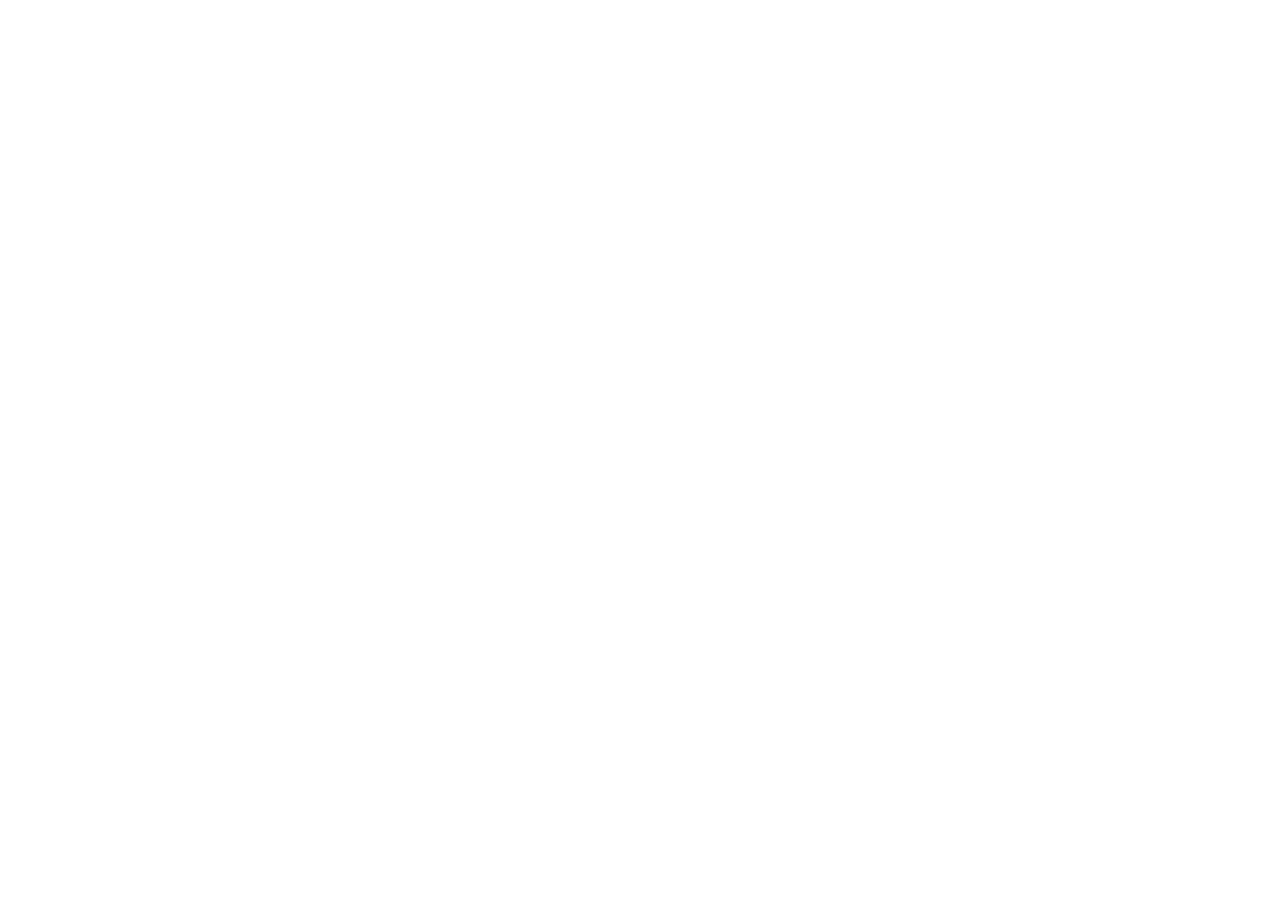
==== index.html @ 5ceb6f79 "init project" ====
<!DOCTYPE html>
<html lang="en">

<head>
    <meta charset="UTF-8">
    <meta name="viewport" content="width=device-width, initial-scale=1.0">
    <title>Document</title>
</head>

<body>

</body>

</html>
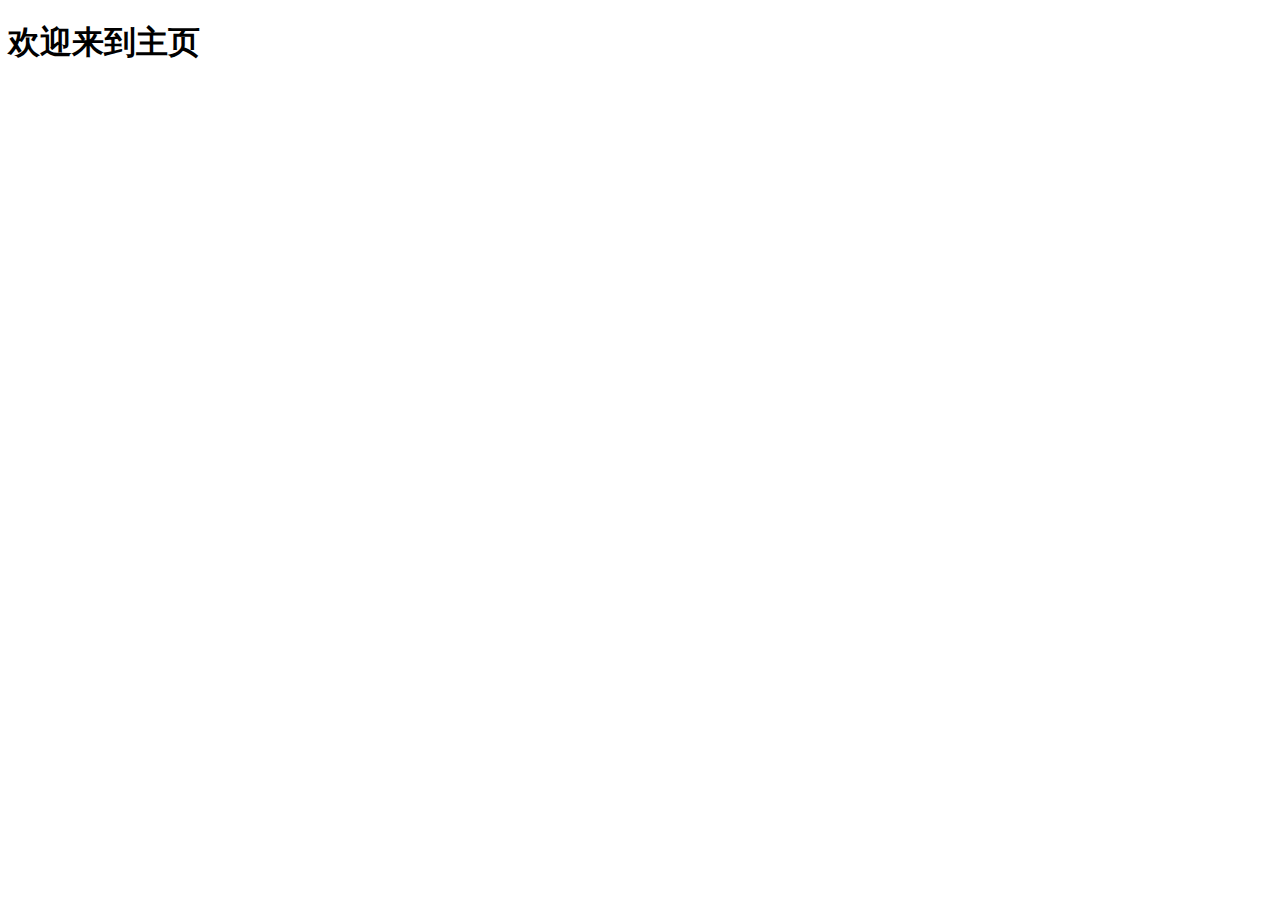
==== commit de157111: "登录和注册功能完成" ====
--- a/index.html
+++ b/index.html
@@ -8,7 +8,7 @@
 </head>
 
 <body>
-
+    <h1>欢迎来到主页</h1>
 </body>
 
 </html>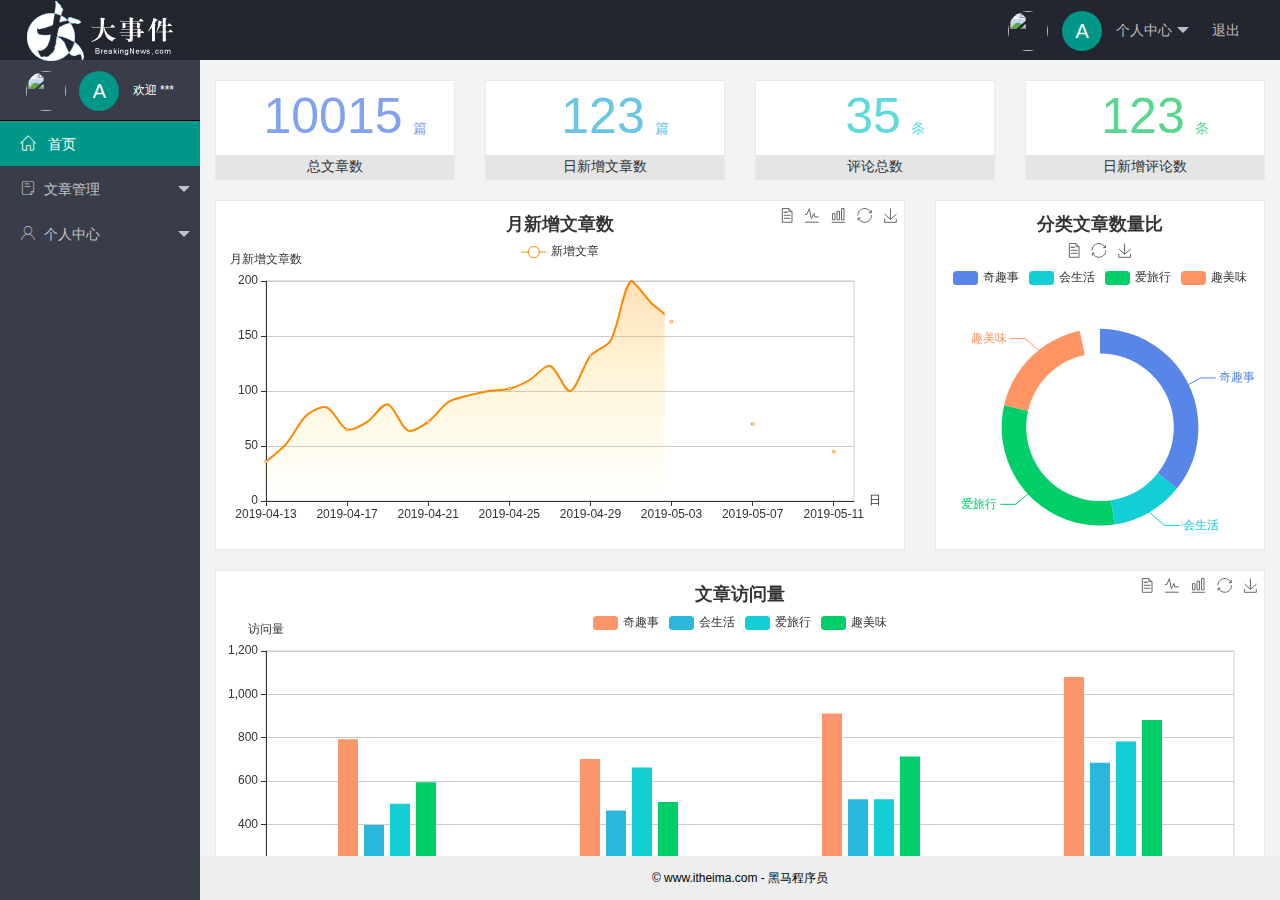
==== commit ea6a5701: "完成了主页的首页" ====
--- a/index.html
+++ b/index.html
@@ -1,14 +1,121 @@
 <!DOCTYPE html>
-<html lang="en">
+<html>
 
 <head>
-    <meta charset="UTF-8">
-    <meta name="viewport" content="width=device-width, initial-scale=1.0">
-    <title>Document</title>
+    <meta charset="utf-8">
+    <meta name="viewport" content="width=device-width, initial-scale=1, maximum-scale=1">
+    <title>大事件主页</title>
+    <!-- 引入layui.css 样式 -->
+    <link rel="stylesheet" href="/assets/lib/layui/css/layui.css">
+    <!-- 引入第三方 字体图标库 -->
+    <link rel="stylesheet" href="/assets/fonts/iconfont.css">
+    <!-- 引入首页样式 -->
+    <link rel="stylesheet" href="/assets/css/index.css">
 </head>
 
-<body>
-    <h1>欢迎来到主页</h1>
+<body class="layui-layout-body">
+    <div class="layui-layout layui-layout-admin">
+        <div class="layui-header">
+            <div class="layui-logo">
+                <img src="/assets/images/logo.png" alt="">
+            </div>
+            <!-- 头部区域（可配合layui已有的水平导航） -->
+            <ul class="layui-nav layui-layout-right">
+                <li class="layui-nav-item">
+                    <a href="javascript:;" class=userinfo>
+                        <img src="http://t.cn/RCzsdCq" class="layui-nav-img">
+                        <span class="user-avatar">A</span> 个人中心
+                    </a>
+                    <dl class="layui-nav-child">
+                        <dd><a href="">基本资料</a></dd>
+                        <dd>
+                            <a href="">更换头像</a>
+                        </dd>
+                        <dd>
+                            <a href="">重置密码</a>
+                        </dd>
+                    </dl>
+                </li>
+                <li class="layui-nav-item">
+                    <a href="">退出</a>
+                </li>
+            </ul>
+        </div>
+
+        <div class="layui-side layui-bg-black">
+            <div class="layui-side-scroll">
+                <div class=userinfo>
+                    <img src="http://t.cn/RCzsdCq" class="layui-nav-img">
+                    <span class="user-avatar">A</span>
+                    <span id="welcome">欢迎 ***</span>
+                </div>
+                <!-- 左侧导航区域（可配合layui已有的垂直导航） -->
+                <!-- lay-shrink="all 可以收缩全部兄弟菜单子菜单 -->
+                <ul class="layui-nav layui-nav-tree" lay-shrink="all">
+                    <li class="layui-nav-item layui-this">
+                        </span>
+                        <a href="/home/dashboard.html" target="fm">
+                            <span class="iconfont icon-home"></span> 首页
+                        </a>
+                    </li>
+                    <li class="layui-nav-item">
+                        <a class="" href="javascript:;">
+                            <span class="iconfont icon-16"></span>文章管理</a>
+                        <dl class="layui-nav-child">
+                            <dd>
+                                <a href="javascript:;">
+                                    <i class="layui-icon layui-icon-app"></i> 文章类别</a>
+                            </dd>
+                            <dd>
+                                <a href="javascript:;">
+                                    <i class="layui-icon layui-icon-app"></i> 文章列表</a>
+                            </dd>
+                            <dd>
+                                <a href="javascript:;">
+                                    <i class="layui-icon layui-icon-app"></i> 文章发布</a>
+                            </dd>
+                        </dl>
+                    </li>
+                    <li class="layui-nav-item">
+                        <a href="javascript:;">
+                            <span class="iconfont icon-user"></span>个人中心</a>
+                        <dl class="layui-nav-child">
+                            <dd>
+                                <a href="javascript:;">
+                                    <i class="layui-icon layui-icon-app"></i> 基本资料</a>
+                            </dd>
+                            <dd>
+                                <a href="javascript:;">
+                                    <i class="layui-icon layui-icon-app"></i> 更换头像</a>
+                            </dd>
+                            <dd>
+                                <a href="javascript:;">
+                                    <i class="layui-icon layui-icon-app"></i> 重置密码</a>
+                            </dd>
+                        </dl>
+                    </li>
+                </ul>
+            </div>
+        </div>
+
+        <div class="layui-body">
+            <!-- 内容主体区域 -->
+            <iframe name="fm" src="/home/dashboard.html" frameborder="0"></iframe>
+        </div>
+
+        <div class="layui-footer">
+            <!-- 底部固定区域 -->
+            © www.itheima.com - 黑马程序员
+        </div>
+    </div>
+    <!-- 引入layui.all.js文件 -->
+    <script src="/assets/lib/layui/layui.all.js"></script>
+    <!-- 引入jquery.js文件 -->
+    <script src="/assets/lib/jquery.js"></script>
+    <!-- 引入自己封装的baseAPI.js文件 -->
+    <script src="/assets/js/baseAPI.js"></script>
+    <!-- 引入本网页的js文件 -->
+    <script src="/assets/js/index.js"></script>
 </body>
 
 </html>--- a/assets/lib/layui/css/layui.css
+++ b/assets/lib/layui/css/layui.css
@@ -0,0 +1,2 @@
+/** layui-v2.5.5 MIT License By https://www.layui.com */
+ .layui-inline,img{display:inline-block;vertical-align:middle}h1,h2,h3,h4,h5,h6{font-weight:400}.layui-edge,.layui-header,.layui-inline,.layui-main{position:relative}.layui-body,.layui-edge,.layui-elip{overflow:hidden}.layui-btn,.layui-edge,.layui-inline,img{vertical-align:middle}.layui-btn,.layui-disabled,.layui-icon,.layui-unselect{-moz-user-select:none;-webkit-user-select:none;-ms-user-select:none}.layui-elip,.layui-form-checkbox span,.layui-form-pane .layui-form-label{text-overflow:ellipsis;white-space:nowrap}.layui-breadcrumb,.layui-tree-btnGroup{visibility:hidden}blockquote,body,button,dd,div,dl,dt,form,h1,h2,h3,h4,h5,h6,input,li,ol,p,pre,td,textarea,th,ul{margin:0;padding:0;-webkit-tap-highlight-color:rgba(0,0,0,0)}a:active,a:hover{outline:0}img{border:none}li{list-style:none}table{border-collapse:collapse;border-spacing:0}h4,h5,h6{font-size:100%}button,input,optgroup,option,select,textarea{font-family:inherit;font-size:inherit;font-style:inherit;font-weight:inherit;outline:0}pre{white-space:pre-wrap;white-space:-moz-pre-wrap;white-space:-pre-wrap;white-space:-o-pre-wrap;word-wrap:break-word}body{line-height:24px;font:14px Helvetica Neue,Helvetica,PingFang SC,Tahoma,Arial,sans-serif}hr{height:1px;margin:10px 0;border:0;clear:both}a{color:#333;text-decoration:none}a:hover{color:#777}a cite{font-style:normal;*cursor:pointer}.layui-border-box,.layui-border-box *{box-sizing:border-box}.layui-box,.layui-box *{box-sizing:content-box}.layui-clear{clear:both;*zoom:1}.layui-clear:after{content:'\20';clear:both;*zoom:1;display:block;height:0}.layui-inline{*display:inline;*zoom:1}.layui-edge{display:inline-block;width:0;height:0;border-width:6px;border-style:dashed;border-color:transparent}.layui-edge-top{top:-4px;border-bottom-color:#999;border-bottom-style:solid}.layui-edge-right{border-left-color:#999;border-left-style:solid}.layui-edge-bottom{top:2px;border-top-color:#999;border-top-style:solid}.layui-edge-left{border-right-color:#999;border-right-style:solid}.layui-disabled,.layui-disabled:hover{color:#d2d2d2!important;cursor:not-allowed!important}.layui-circle{border-radius:100%}.layui-show{display:block!important}.layui-hide{display:none!important}@font-face{font-family:layui-icon;src:url(../font/iconfont.eot?v=250);src:url(../font/iconfont.eot?v=250#iefix) format('embedded-opentype'),url(../font/iconfont.woff2?v=250) format('woff2'),url(../font/iconfont.woff?v=250) format('woff'),url(../font/iconfont.ttf?v=250) format('truetype'),url(../font/iconfont.svg?v=250#layui-icon) format('svg')}.layui-icon{font-family:layui-icon!important;font-size:16px;font-style:normal;-webkit-font-smoothing:antialiased;-moz-osx-font-smoothing:grayscale}.layui-icon-reply-fill:before{content:"\e611"}.layui-icon-set-fill:before{content:"\e614"}.layui-icon-menu-fill:before{content:"\e60f"}.layui-icon-search:before{content:"\e615"}.layui-icon-share:before{content:"\e641"}.layui-icon-set-sm:before{content:"\e620"}.layui-icon-engine:before{content:"\e628"}.layui-icon-close:before{content:"\1006"}.layui-icon-close-fill:before{content:"\1007"}.layui-icon-chart-screen:before{content:"\e629"}.layui-icon-star:before{content:"\e600"}.layui-icon-circle-dot:before{content:"\e617"}.layui-icon-chat:before{content:"\e606"}.layui-icon-release:before{content:"\e609"}.layui-icon-list:before{content:"\e60a"}.layui-icon-chart:before{content:"\e62c"}.layui-icon-ok-circle:before{content:"\1005"}.layui-icon-layim-theme:before{content:"\e61b"}.layui-icon-table:before{content:"\e62d"}.layui-icon-right:before{content:"\e602"}.layui-icon-left:before{content:"\e603"}.layui-icon-cart-simple:before{content:"\e698"}.layui-icon-face-cry:before{content:"\e69c"}.layui-icon-face-smile:before{content:"\e6af"}.layui-icon-survey:before{content:"\e6b2"}.layui-icon-tree:before{content:"\e62e"}.layui-icon-upload-circle:before{content:"\e62f"}.layui-icon-add-circle:before{content:"\e61f"}.layui-icon-download-circle:before{content:"\e601"}.layui-icon-templeate-1:before{content:"\e630"}.layui-icon-util:before{content:"\e631"}.layui-icon-face-surprised:before{content:"\e664"}.layui-icon-edit:before{content:"\e642"}.layui-icon-speaker:before{content:"\e645"}.layui-icon-down:before{content:"\e61a"}.layui-icon-file:before{content:"\e621"}.layui-icon-layouts:before{content:"\e632"}.layui-icon-rate-half:before{content:"\e6c9"}.layui-icon-add-circle-fine:before{content:"\e608"}.layui-icon-prev-circle:before{content:"\e633"}.layui-icon-read:before{content:"\e705"}.layui-icon-404:before{content:"\e61c"}.layui-icon-carousel:before{content:"\e634"}.layui-icon-help:before{content:"\e607"}.layui-icon-code-circle:before{content:"\e635"}.layui-icon-water:before{content:"\e636"}.layui-icon-username:before{content:"\e66f"}.layui-icon-find-fill:before{content:"\e670"}.layui-icon-about:before{content:"\e60b"}.layui-icon-location:before{content:"\e715"}.layui-icon-up:before{content:"\e619"}.layui-icon-pause:before{content:"\e651"}.layui-icon-date:before{content:"\e637"}.layui-icon-layim-uploadfile:before{content:"\e61d"}.layui-icon-delete:before{content:"\e640"}.layui-icon-play:before{content:"\e652"}.layui-icon-top:before{content:"\e604"}.layui-icon-friends:before{content:"\e612"}.layui-icon-refresh-3:before{content:"\e9aa"}.layui-icon-ok:before{content:"\e605"}.layui-icon-layer:before{content:"\e638"}.layui-icon-face-smile-fine:before{content:"\e60c"}.layui-icon-dollar:before{content:"\e659"}.layui-icon-group:before{content:"\e613"}.layui-icon-layim-download:before{content:"\e61e"}.layui-icon-picture-fine:before{content:"\e60d"}.layui-icon-link:before{content:"\e64c"}.layui-icon-diamond:before{content:"\e735"}.layui-icon-log:before{content:"\e60e"}.layui-icon-rate-solid:before{content:"\e67a"}.layui-icon-fonts-del:before{content:"\e64f"}.layui-icon-unlink:before{content:"\e64d"}.layui-icon-fonts-clear:before{content:"\e639"}.layui-icon-triangle-r:before{content:"\e623"}.layui-icon-circle:before{content:"\e63f"}.layui-icon-radio:before{content:"\e643"}.layui-icon-align-center:before{content:"\e647"}.layui-icon-align-right:before{content:"\e648"}.layui-icon-align-left:before{content:"\e649"}.layui-icon-loading-1:before{content:"\e63e"}.layui-icon-return:before{content:"\e65c"}.layui-icon-fonts-strong:before{content:"\e62b"}.layui-icon-upload:before{content:"\e67c"}.layui-icon-dialogue:before{content:"\e63a"}.layui-icon-video:before{content:"\e6ed"}.layui-icon-headset:before{content:"\e6fc"}.layui-icon-cellphone-fine:before{content:"\e63b"}.layui-icon-add-1:before{content:"\e654"}.layui-icon-face-smile-b:before{content:"\e650"}.layui-icon-fonts-html:before{content:"\e64b"}.layui-icon-form:before{content:"\e63c"}.layui-icon-cart:before{content:"\e657"}.layui-icon-camera-fill:before{content:"\e65d"}.layui-icon-tabs:before{content:"\e62a"}.layui-icon-fonts-code:before{content:"\e64e"}.layui-icon-fire:before{content:"\e756"}.layui-icon-set:before{content:"\e716"}.layui-icon-fonts-u:before{content:"\e646"}.layui-icon-triangle-d:before{content:"\e625"}.layui-icon-tips:before{content:"\e702"}.layui-icon-picture:before{content:"\e64a"}.layui-icon-more-vertical:before{content:"\e671"}.layui-icon-flag:before{content:"\e66c"}.layui-icon-loading:before{content:"\e63d"}.layui-icon-fonts-i:before{content:"\e644"}.layui-icon-refresh-1:before{content:"\e666"}.layui-icon-rmb:before{content:"\e65e"}.layui-icon-home:before{content:"\e68e"}.layui-icon-user:before{content:"\e770"}.layui-icon-notice:before{content:"\e667"}.layui-icon-login-weibo:before{content:"\e675"}.layui-icon-voice:before{content:"\e688"}.layui-icon-upload-drag:before{content:"\e681"}.layui-icon-login-qq:before{content:"\e676"}.layui-icon-snowflake:before{content:"\e6b1"}.layui-icon-file-b:before{content:"\e655"}.layui-icon-template:before{content:"\e663"}.layui-icon-auz:before{content:"\e672"}.layui-icon-console:before{content:"\e665"}.layui-icon-app:before{content:"\e653"}.layui-icon-prev:before{content:"\e65a"}.layui-icon-website:before{content:"\e7ae"}.layui-icon-next:before{content:"\e65b"}.layui-icon-component:before{content:"\e857"}.layui-icon-more:before{content:"\e65f"}.layui-icon-login-wechat:before{content:"\e677"}.layui-icon-shrink-right:before{content:"\e668"}.layui-icon-spread-left:before{content:"\e66b"}.layui-icon-camera:before{content:"\e660"}.layui-icon-note:before{content:"\e66e"}.layui-icon-refresh:before{content:"\e669"}.layui-icon-female:before{content:"\e661"}.layui-icon-male:before{content:"\e662"}.layui-icon-password:before{content:"\e673"}.layui-icon-senior:before{content:"\e674"}.layui-icon-theme:before{content:"\e66a"}.layui-icon-tread:before{content:"\e6c5"}.layui-icon-praise:before{content:"\e6c6"}.layui-icon-star-fill:before{content:"\e658"}.layui-icon-rate:before{content:"\e67b"}.layui-icon-template-1:before{content:"\e656"}.layui-icon-vercode:before{content:"\e679"}.layui-icon-cellphone:before{content:"\e678"}.layui-icon-screen-full:before{content:"\e622"}.layui-icon-screen-restore:before{content:"\e758"}.layui-icon-cols:before{content:"\e610"}.layui-icon-export:before{content:"\e67d"}.layui-icon-print:before{content:"\e66d"}.layui-icon-slider:before{content:"\e714"}.layui-icon-addition:before{content:"\e624"}.layui-icon-subtraction:before{content:"\e67e"}.layui-icon-service:before{content:"\e626"}.layui-icon-transfer:before{content:"\e691"}.layui-main{width:1140px;margin:0 auto}.layui-header{z-index:1000;height:60px}.layui-header a:hover{transition:all .5s;-webkit-transition:all .5s}.layui-side{position:fixed;left:0;top:0;bottom:0;z-index:999;width:200px;overflow-x:hidden}.layui-side-scroll{position:relative;width:220px;height:100%;overflow-x:hidden}.layui-body{position:absolute;left:200px;right:0;top:0;bottom:0;z-index:998;width:auto;overflow-y:auto;box-sizing:border-box}.layui-layout-body{overflow:hidden}.layui-layout-admin .layui-header{background-color:#23262E}.layui-layout-admin .layui-side{top:60px;width:200px;overflow-x:hidden}.layui-layout-admin .layui-body{position:fixed;top:60px;bottom:44px}.layui-layout-admin .layui-main{width:auto;margin:0 15px}.layui-layout-admin .layui-footer{position:fixed;left:200px;right:0;bottom:0;height:44px;line-height:44px;padding:0 15px;background-color:#eee}.layui-layout-admin .layui-logo{position:absolute;left:0;top:0;width:200px;height:100%;line-height:60px;text-align:center;color:#009688;font-size:16px}.layui-layout-admin .layui-header .layui-nav{background:0 0}.layui-layout-left{position:absolute!important;left:200px;top:0}.layui-layout-right{position:absolute!important;right:0;top:0}.layui-container{position:relative;margin:0 auto;padding:0 15px;box-sizing:border-box}.layui-fluid{position:relative;margin:0 auto;padding:0 15px}.layui-row:after,.layui-row:before{content:'';display:block;clear:both}.layui-col-lg1,.layui-col-lg10,.layui-col-lg11,.layui-col-lg12,.layui-col-lg2,.layui-col-lg3,.layui-col-lg4,.layui-col-lg5,.layui-col-lg6,.layui-col-lg7,.layui-col-lg8,.layui-col-lg9,.layui-col-md1,.layui-col-md10,.layui-col-md11,.layui-col-md12,.layui-col-md2,.layui-col-md3,.layui-col-md4,.layui-col-md5,.layui-col-md6,.layui-col-md7,.layui-col-md8,.layui-col-md9,.layui-col-sm1,.layui-col-sm10,.layui-col-sm11,.layui-col-sm12,.layui-col-sm2,.layui-col-sm3,.layui-col-sm4,.layui-col-sm5,.layui-col-sm6,.layui-col-sm7,.layui-col-sm8,.layui-col-sm9,.layui-col-xs1,.layui-col-xs10,.layui-col-xs11,.layui-col-xs12,.layui-col-xs2,.layui-col-xs3,.layui-col-xs4,.layui-col-xs5,.layui-col-xs6,.layui-col-xs7,.layui-col-xs8,.layui-col-xs9{position:relative;display:block;box-sizing:border-box}.layui-col-xs1,.layui-col-xs10,.layui-col-xs11,.layui-col-xs12,.layui-col-xs2,.layui-col-xs3,.layui-col-xs4,.layui-col-xs5,.layui-col-xs6,.layui-col-xs7,.layui-col-xs8,.layui-col-xs9{float:left}.layui-col-xs1{width:8.33333333%}.layui-col-xs2{width:16.66666667%}.layui-col-xs3{width:25%}.layui-col-xs4{width:33.33333333%}.layui-col-xs5{width:41.66666667%}.layui-col-xs6{width:50%}.layui-col-xs7{width:58.33333333%}.layui-col-xs8{width:66.66666667%}.layui-col-xs9{width:75%}.layui-col-xs10{width:83.33333333%}.layui-col-xs11{width:91.66666667%}.layui-col-xs12{width:100%}.layui-col-xs-offset1{margin-left:8.33333333%}.layui-col-xs-offset2{margin-left:16.66666667%}.layui-col-xs-offset3{margin-left:25%}.layui-col-xs-offset4{margin-left:33.33333333%}.layui-col-xs-offset5{margin-left:41.66666667%}.layui-col-xs-offset6{margin-left:50%}.layui-col-xs-offset7{margin-left:58.33333333%}.layui-col-xs-offset8{margin-left:66.66666667%}.layui-col-xs-offset9{margin-left:75%}.layui-col-xs-offset10{margin-left:83.33333333%}.layui-col-xs-offset11{margin-left:91.66666667%}.layui-col-xs-offset12{margin-left:100%}@media screen and (max-width:768px){.layui-hide-xs{display:none!important}.layui-show-xs-block{display:block!important}.layui-show-xs-inline{display:inline!important}.layui-show-xs-inline-block{display:inline-block!important}}@media screen and (min-width:768px){.layui-container{width:750px}.layui-hide-sm{display:none!important}.layui-show-sm-block{display:block!important}.layui-show-sm-inline{display:inline!important}.layui-show-sm-inline-block{display:inline-block!important}.layui-col-sm1,.layui-col-sm10,.layui-col-sm11,.layui-col-sm12,.layui-col-sm2,.layui-col-sm3,.layui-col-sm4,.layui-col-sm5,.layui-col-sm6,.layui-col-sm7,.layui-col-sm8,.layui-col-sm9{float:left}.layui-col-sm1{width:8.33333333%}.layui-col-sm2{width:16.66666667%}.layui-col-sm3{width:25%}.layui-col-sm4{width:33.33333333%}.layui-col-sm5{width:41.66666667%}.layui-col-sm6{width:50%}.layui-col-sm7{width:58.33333333%}.layui-col-sm8{width:66.66666667%}.layui-col-sm9{width:75%}.layui-col-sm10{width:83.33333333%}.layui-col-sm11{width:91.66666667%}.layui-col-sm12{width:100%}.layui-col-sm-offset1{margin-left:8.33333333%}.layui-col-sm-offset2{margin-left:16.66666667%}.layui-col-sm-offset3{margin-left:25%}.layui-col-sm-offset4{margin-left:33.33333333%}.layui-col-sm-offset5{margin-left:41.66666667%}.layui-col-sm-offset6{margin-left:50%}.layui-col-sm-offset7{margin-left:58.33333333%}.layui-col-sm-offset8{margin-left:66.66666667%}.layui-col-sm-offset9{margin-left:75%}.layui-col-sm-offset10{margin-left:83.33333333%}.layui-col-sm-offset11{margin-left:91.66666667%}.layui-col-sm-offset12{margin-left:100%}}@media screen and (min-width:992px){.layui-container{width:970px}.layui-hide-md{display:none!important}.layui-show-md-block{display:block!important}.layui-show-md-inline{display:inline!important}.layui-show-md-inline-block{display:inline-block!important}.layui-col-md1,.layui-col-md10,.layui-col-md11,.layui-col-md12,.layui-col-md2,.layui-col-md3,.layui-col-md4,.layui-col-md5,.layui-col-md6,.layui-col-md7,.layui-col-md8,.layui-col-md9{float:left}.layui-col-md1{width:8.33333333%}.layui-col-md2{width:16.66666667%}.layui-col-md3{width:25%}.layui-col-md4{width:33.33333333%}.layui-col-md5{width:41.66666667%}.layui-col-md6{width:50%}.layui-col-md7{width:58.33333333%}.layui-col-md8{width:66.66666667%}.layui-col-md9{width:75%}.layui-col-md10{width:83.33333333%}.layui-col-md11{width:91.66666667%}.layui-col-md12{width:100%}.layui-col-md-offset1{margin-left:8.33333333%}.layui-col-md-offset2{margin-left:16.66666667%}.layui-col-md-offset3{margin-left:25%}.layui-col-md-offset4{margin-left:33.33333333%}.layui-col-md-offset5{margin-left:41.66666667%}.layui-col-md-offset6{margin-left:50%}.layui-col-md-offset7{margin-left:58.33333333%}.layui-col-md-offset8{margin-left:66.66666667%}.layui-col-md-offset9{margin-left:75%}.layui-col-md-offset10{margin-left:83.33333333%}.layui-col-md-offset11{margin-left:91.66666667%}.layui-col-md-offset12{margin-left:100%}}@media screen and (min-width:1200px){.layui-container{width:1170px}.layui-hide-lg{display:none!important}.layui-show-lg-block{display:block!important}.layui-show-lg-inline{display:inline!important}.layui-show-lg-inline-block{display:inline-block!important}.layui-col-lg1,.layui-col-lg10,.layui-col-lg11,.layui-col-lg12,.layui-col-lg2,.layui-col-lg3,.layui-col-lg4,.layui-col-lg5,.layui-col-lg6,.layui-col-lg7,.layui-col-lg8,.layui-col-lg9{float:left}.layui-col-lg1{width:8.33333333%}.layui-col-lg2{width:16.66666667%}.layui-col-lg3{width:25%}.layui-col-lg4{width:33.33333333%}.layui-col-lg5{width:41.66666667%}.layui-col-lg6{width:50%}.layui-col-lg7{width:58.33333333%}.layui-col-lg8{width:66.66666667%}.layui-col-lg9{width:75%}.layui-col-lg10{width:83.33333333%}.layui-col-lg11{width:91.66666667%}.layui-col-lg12{width:100%}.layui-col-lg-offset1{margin-left:8.33333333%}.layui-col-lg-offset2{margin-left:16.66666667%}.layui-col-lg-offset3{margin-left:25%}.layui-col-lg-offset4{margin-left:33.33333333%}.layui-col-lg-offset5{margin-left:41.66666667%}.layui-col-lg-offset6{margin-left:50%}.layui-col-lg-offset7{margin-left:58.33333333%}.layui-col-lg-offset8{margin-left:66.66666667%}.layui-col-lg-offset9{margin-left:75%}.layui-col-lg-offset10{margin-left:83.33333333%}.layui-col-lg-offset11{margin-left:91.66666667%}.layui-col-lg-offset12{margin-left:100%}}.layui-col-space1{margin:-.5px}.layui-col-space1>*{padding:.5px}.layui-col-space3{margin:-1.5px}.layui-col-space3>*{padding:1.5px}.layui-col-space5{margin:-2.5px}.layui-col-space5>*{padding:2.5px}.layui-col-space8{margin:-3.5px}.layui-col-space8>*{padding:3.5px}.layui-col-space10{margin:-5px}.layui-col-space10>*{padding:5px}.layui-col-space12{margin:-6px}.layui-col-space12>*{padding:6px}.layui-col-space15{margin:-7.5px}.layui-col-space15>*{padding:7.5px}.layui-col-space18{margin:-9px}.layui-col-space18>*{padding:9px}.layui-col-space20{margin:-10px}.layui-col-space20>*{padding:10px}.layui-col-space22{margin:-11px}.layui-col-space22>*{padding:11px}.layui-col-space25{margin:-12.5px}.layui-col-space25>*{padding:12.5px}.layui-col-space30{margin:-15px}.layui-col-space30>*{padding:15px}.layui-btn,.layui-input,.layui-select,.layui-textarea,.layui-upload-button{outline:0;-webkit-appearance:none;transition:all .3s;-webkit-transition:all .3s;box-sizing:border-box}.layui-elem-quote{margin-bottom:10px;padding:15px;line-height:22px;border-left:5px solid #009688;border-radius:0 2px 2px 0;background-color:#f2f2f2}.layui-quote-nm{border-style:solid;border-width:1px 1px 1px 5px;background:0 0}.layui-elem-field{margin-bottom:10px;padding:0;border-width:1px;border-style:solid}.layui-elem-field legend{margin-left:20px;padding:0 10px;font-size:20px;font-weight:300}.layui-field-title{margin:10px 0 20px;border-width:1px 0 0}.layui-field-box{padding:10px 15px}.layui-field-title .layui-field-box{padding:10px 0}.layui-progress{position:relative;height:6px;border-radius:20px;background-color:#e2e2e2}.layui-progress-bar{position:absolute;left:0;top:0;width:0;max-width:100%;height:6px;border-radius:20px;text-align:right;background-color:#5FB878;transition:all .3s;-webkit-transition:all .3s}.layui-progress-big,.layui-progress-big .layui-progress-bar{height:18px;line-height:18px}.layui-progress-text{position:relative;top:-20px;line-height:18px;font-size:12px;color:#666}.layui-progress-big .layui-progress-text{position:static;padding:0 10px;color:#fff}.layui-collapse{border-width:1px;border-style:solid;border-radius:2px}.layui-colla-content,.layui-colla-item{border-top-width:1px;border-top-style:solid}.layui-colla-item:first-child{border-top:none}.layui-colla-title{position:relative;height:42px;line-height:42px;padding:0 15px 0 35px;color:#333;background-color:#f2f2f2;cursor:pointer;font-size:14px;overflow:hidden}.layui-colla-content{display:none;padding:10px 15px;line-height:22px;color:#666}.layui-colla-icon{position:absolute;left:15px;top:0;font-size:14px}.layui-card{margin-bottom:15px;border-radius:2px;background-color:#fff;box-shadow:0 1px 2px 0 rgba(0,0,0,.05)}.layui-card:last-child{margin-bottom:0}.layui-card-header{position:relative;height:42px;line-height:42px;padding:0 15px;border-bottom:1px solid #f6f6f6;color:#333;border-radius:2px 2px 0 0;font-size:14px}.layui-bg-black,.layui-bg-blue,.layui-bg-cyan,.layui-bg-green,.layui-bg-orange,.layui-bg-red{color:#fff!important}.layui-card-body{position:relative;padding:10px 15px;line-height:24px}.layui-card-body[pad15]{padding:15px}.layui-card-body[pad20]{padding:20px}.layui-card-body .layui-table{margin:5px 0}.layui-card .layui-tab{margin:0}.layui-panel-window{position:relative;padding:15px;border-radius:0;border-top:5px solid #E6E6E6;background-color:#fff}.layui-auxiliar-moving{position:fixed;left:0;right:0;top:0;bottom:0;width:100%;height:100%;background:0 0;z-index:9999999999}.layui-form-label,.layui-form-mid,.layui-form-select,.layui-input-block,.layui-input-inline,.layui-textarea{position:relative}.layui-bg-red{background-color:#FF5722!important}.layui-bg-orange{background-color:#FFB800!important}.layui-bg-green{background-color:#009688!important}.layui-bg-cyan{background-color:#2F4056!important}.layui-bg-blue{background-color:#1E9FFF!important}.layui-bg-black{background-color:#393D49!important}.layui-bg-gray{background-color:#eee!important;color:#666!important}.layui-badge-rim,.layui-colla-content,.layui-colla-item,.layui-collapse,.layui-elem-field,.layui-form-pane .layui-form-item[pane],.layui-form-pane .layui-form-label,.layui-input,.layui-layedit,.layui-layedit-tool,.layui-quote-nm,.layui-select,.layui-tab-bar,.layui-tab-card,.layui-tab-title,.layui-tab-title .layui-this:after,.layui-textarea{border-color:#e6e6e6}.layui-timeline-item:before,hr{background-color:#e6e6e6}.layui-text{line-height:22px;font-size:14px;color:#666}.layui-text h1,.layui-text h2,.layui-text h3{font-weight:500;color:#333}.layui-text h1{font-size:30px}.layui-text h2{font-size:24px}.layui-text h3{font-size:18px}.layui-text a:not(.layui-btn){color:#01AAED}.layui-text a:not(.layui-btn):hover{text-decoration:underline}.layui-text ul{padding:5px 0 5px 15px}.layui-text ul li{margin-top:5px;list-style-type:disc}.layui-text em,.layui-word-aux{color:#999!important;padding:0 5px!important}.layui-btn{display:inline-block;height:38px;line-height:38px;padding:0 18px;background-color:#009688;color:#fff;white-space:nowrap;text-align:center;font-size:14px;border:none;border-radius:2px;cursor:pointer}.layui-btn:hover{opacity:.8;filter:alpha(opacity=80);color:#fff}.layui-btn:active{opacity:1;filter:alpha(opacity=100)}.layui-btn+.layui-btn{margin-left:10px}.layui-btn-container{font-size:0}.layui-btn-container .layui-btn{margin-right:10px;margin-bottom:10px}.layui-btn-container .layui-btn+.layui-btn{margin-left:0}.layui-table .layui-btn-container .layui-btn{margin-bottom:9px}.layui-btn-radius{border-radius:100px}.layui-btn .layui-icon{margin-right:3px;font-size:18px;vertical-align:bottom;vertical-align:middle\9}.layui-btn-primary{border:1px solid #C9C9C9;background-color:#fff;color:#555}.layui-btn-primary:hover{border-color:#009688;color:#333}.layui-btn-normal{background-color:#1E9FFF}.layui-btn-warm{background-color:#FFB800}.layui-btn-danger{background-color:#FF5722}.layui-btn-checked{background-color:#5FB878}.layui-btn-disabled,.layui-btn-disabled:active,.layui-btn-disabled:hover{border:1px solid #e6e6e6;background-color:#FBFBFB;color:#C9C9C9;cursor:not-allowed;opacity:1}.layui-btn-lg{height:44px;line-height:44px;padding:0 25px;font-size:16px}.layui-btn-sm{height:30px;line-height:30px;padding:0 10px;font-size:12px}.layui-btn-sm i{font-size:16px!important}.layui-btn-xs{height:22px;line-height:22px;padding:0 5px;font-size:12px}.layui-btn-xs i{font-size:14px!important}.layui-btn-group{display:inline-block;vertical-align:middle;font-size:0}.layui-btn-group .layui-btn{margin-left:0!important;margin-right:0!important;border-left:1px solid rgba(255,255,255,.5);border-radius:0}.layui-btn-group .layui-btn-primary{border-left:none}.layui-btn-group .layui-btn-primary:hover{border-color:#C9C9C9;color:#009688}.layui-btn-group .layui-btn:first-child{border-left:none;border-radius:2px 0 0 2px}.layui-btn-group .layui-btn-primary:first-child{border-left:1px solid #c9c9c9}.layui-btn-group .layui-btn:last-child{border-radius:0 2px 2px 0}.layui-btn-group .layui-btn+.layui-btn{margin-left:0}.layui-btn-group+.layui-btn-group{margin-left:10px}.layui-btn-fluid{width:100%}.layui-input,.layui-select,.layui-textarea{height:38px;line-height:1.3;line-height:38px\9;border-width:1px;border-style:solid;background-color:#fff;border-radius:2px}.layui-input::-webkit-input-placeholder,.layui-select::-webkit-input-placeholder,.layui-textarea::-webkit-input-placeholder{line-height:1.3}.layui-input,.layui-textarea{display:block;width:100%;padding-left:10px}.layui-input:hover,.layui-textarea:hover{border-color:#D2D2D2!important}.layui-input:focus,.layui-textarea:focus{border-color:#C9C9C9!important}.layui-textarea{min-height:100px;height:auto;line-height:20px;padding:6px 10px;resize:vertical}.layui-select{padding:0 10px}.layui-form input[type=checkbox],.layui-form input[type=radio],.layui-form select{display:none}.layui-form [lay-ignore]{display:initial}.layui-form-item{margin-bottom:15px;clear:both;*zoom:1}.layui-form-item:after{content:'\20';clear:both;*zoom:1;display:block;height:0}.layui-form-label{float:left;display:block;padding:9px 15px;width:80px;font-weight:400;line-height:20px;text-align:right}.layui-form-label-col{display:block;float:none;padding:9px 0;line-height:20px;text-align:left}.layui-form-item .layui-inline{margin-bottom:5px;margin-right:10px}.layui-input-block{margin-left:110px;min-height:36px}.layui-input-inline{display:inline-block;vertical-align:middle}.layui-form-item .layui-input-inline{float:left;width:190px;margin-right:10px}.layui-form-text .layui-input-inline{width:auto}.layui-form-mid{float:left;display:block;padding:9px 0!important;line-height:20px;margin-right:10px}.layui-form-danger+.layui-form-select .layui-input,.layui-form-danger:focus{border-color:#FF5722!important}.layui-form-select .layui-input{padding-right:30px;cursor:pointer}.layui-form-select .layui-edge{position:absolute;right:10px;top:50%;margin-top:-3px;cursor:pointer;border-width:6px;border-top-color:#c2c2c2;border-top-style:solid;transition:all .3s;-webkit-transition:all .3s}.layui-form-select dl{display:none;position:absolute;left:0;top:42px;padding:5px 0;z-index:899;min-width:100%;border:1px solid #d2d2d2;max-height:300px;overflow-y:auto;background-color:#fff;border-radius:2px;box-shadow:0 2px 4px rgba(0,0,0,.12);box-sizing:border-box}.layui-form-select dl dd,.layui-form-select dl dt{padding:0 10px;line-height:36px;white-space:nowrap;overflow:hidden;text-overflow:ellipsis}.layui-form-select dl dt{font-size:12px;color:#999}.layui-form-select dl dd{cursor:pointer}.layui-form-select dl dd:hover{background-color:#f2f2f2;-webkit-transition:.5s all;transition:.5s all}.layui-form-select .layui-select-group dd{padding-left:20px}.layui-form-select dl dd.layui-select-tips{padding-left:10px!important;color:#999}.layui-form-select dl dd.layui-this{background-color:#5FB878;color:#fff}.layui-form-checkbox,.layui-form-select dl dd.layui-disabled{background-color:#fff}.layui-form-selected dl{display:block}.layui-form-checkbox,.layui-form-checkbox *,.layui-form-switch{display:inline-block;vertical-align:middle}.layui-form-selected .layui-edge{margin-top:-9px;-webkit-transform:rotate(180deg);transform:rotate(180deg);margin-top:-3px\9}:root .layui-form-selected .layui-edge{margin-top:-9px\0/IE9}.layui-form-selectup dl{top:auto;bottom:42px}.layui-select-none{margin:5px 0;text-align:center;color:#999}.layui-select-disabled .layui-disabled{border-color:#eee!important}.layui-select-disabled .layui-edge{border-top-color:#d2d2d2}.layui-form-checkbox{position:relative;height:30px;line-height:30px;margin-right:10px;padding-right:30px;cursor:pointer;font-size:0;-webkit-transition:.1s linear;transition:.1s linear;box-sizing:border-box}.layui-form-checkbox span{padding:0 10px;height:100%;font-size:14px;border-radius:2px 0 0 2px;background-color:#d2d2d2;color:#fff;overflow:hidden}.layui-form-checkbox:hover span{background-color:#c2c2c2}.layui-form-checkbox i{position:absolute;right:0;top:0;width:30px;height:28px;border:1px solid #d2d2d2;border-left:none;border-radius:0 2px 2px 0;color:#fff;font-size:20px;text-align:center}.layui-form-checkbox:hover i{border-color:#c2c2c2;color:#c2c2c2}.layui-form-checked,.layui-form-checked:hover{border-color:#5FB878}.layui-form-checked span,.layui-form-checked:hover span{background-color:#5FB878}.layui-form-checked i,.layui-form-checked:hover i{color:#5FB878}.layui-form-item .layui-form-checkbox{margin-top:4px}.layui-form-checkbox[lay-skin=primary]{height:auto!important;line-height:normal!important;min-width:18px;min-height:18px;border:none!important;margin-right:0;padding-left:28px;padding-right:0;background:0 0}.layui-form-checkbox[lay-skin=primary] span{padding-left:0;padding-right:15px;line-height:18px;background:0 0;color:#666}.layui-form-checkbox[lay-skin=primary] i{right:auto;left:0;width:16px;height:16px;line-height:16px;border:1px solid #d2d2d2;font-size:12px;border-radius:2px;background-color:#fff;-webkit-transition:.1s linear;transition:.1s linear}.layui-form-checkbox[lay-skin=primary]:hover i{border-color:#5FB878;color:#fff}.layui-form-checked[lay-skin=primary] i{border-color:#5FB878!important;background-color:#5FB878;color:#fff}.layui-checkbox-disbaled[lay-skin=primary] span{background:0 0!important;color:#c2c2c2}.layui-checkbox-disbaled[lay-skin=primary]:hover i{border-color:#d2d2d2}.layui-form-item .layui-form-checkbox[lay-skin=primary]{margin-top:10px}.layui-form-switch{position:relative;height:22px;line-height:22px;min-width:35px;padding:0 5px;margin-top:8px;border:1px solid #d2d2d2;border-radius:20px;cursor:pointer;background-color:#fff;-webkit-transition:.1s linear;transition:.1s linear}.layui-form-switch i{position:absolute;left:5px;top:3px;width:16px;height:16px;border-radius:20px;background-color:#d2d2d2;-webkit-transition:.1s linear;transition:.1s linear}.layui-form-switch em{position:relative;top:0;width:25px;margin-left:21px;padding:0!important;text-align:center!important;color:#999!important;font-style:normal!important;font-size:12px}.layui-form-onswitch{border-color:#5FB878;background-color:#5FB878}.layui-checkbox-disbaled,.layui-checkbox-disbaled i{border-color:#e2e2e2!important}.layui-form-onswitch i{left:100%;margin-left:-21px;background-color:#fff}.layui-form-onswitch em{margin-left:5px;margin-right:21px;color:#fff!important}.layui-checkbox-disbaled span{background-color:#e2e2e2!important}.layui-checkbox-disbaled:hover i{color:#fff!important}[lay-radio]{display:none}.layui-form-radio,.layui-form-radio *{display:inline-block;vertical-align:middle}.layui-form-radio{line-height:28px;margin:6px 10px 0 0;padding-right:10px;cursor:pointer;font-size:0}.layui-form-radio *{font-size:14px}.layui-form-radio>i{margin-right:8px;font-size:22px;color:#c2c2c2}.layui-form-radio>i:hover,.layui-form-radioed>i{color:#5FB878}.layui-radio-disbaled>i{color:#e2e2e2!important}.layui-form-pane .layui-form-label{width:110px;padding:8px 15px;height:38px;line-height:20px;border-width:1px;border-style:solid;border-radius:2px 0 0 2px;text-align:center;background-color:#FBFBFB;overflow:hidden;box-sizing:border-box}.layui-form-pane .layui-input-inline{margin-left:-1px}.layui-form-pane .layui-input-block{margin-left:110px;left:-1px}.layui-form-pane .layui-input{border-radius:0 2px 2px 0}.layui-form-pane .layui-form-text .layui-form-label{float:none;width:100%;border-radius:2px;box-sizing:border-box;text-align:left}.layui-form-pane .layui-form-text .layui-input-inline{display:block;margin:0;top:-1px;clear:both}.layui-form-pane .layui-form-text .layui-input-block{margin:0;left:0;top:-1px}.layui-form-pane .layui-form-text .layui-textarea{min-height:100px;border-radius:0 0 2px 2px}.layui-form-pane .layui-form-checkbox{margin:4px 0 4px 10px}.layui-form-pane .layui-form-radio,.layui-form-pane .layui-form-switch{margin-top:6px;margin-left:10px}.layui-form-pane .layui-form-item[pane]{position:relative;border-width:1px;border-style:solid}.layui-form-pane .layui-form-item[pane] .layui-form-label{position:absolute;left:0;top:0;height:100%;border-width:0 1px 0 0}.layui-form-pane .layui-form-item[pane] .layui-input-inline{margin-left:110px}@media screen and (max-width:450px){.layui-form-item .layui-form-label{text-overflow:ellipsis;overflow:hidden;white-space:nowrap}.layui-form-item .layui-inline{display:block;margin-right:0;margin-bottom:20px;clear:both}.layui-form-item .layui-inline:after{content:'\20';clear:both;display:block;height:0}.layui-form-item .layui-input-inline{display:block;float:none;left:-3px;width:auto;margin:0 0 10px 112px}.layui-form-item .layui-input-inline+.layui-form-mid{margin-left:110px;top:-5px;padding:0}.layui-form-item .layui-form-checkbox{margin-right:5px;margin-bottom:5px}}.layui-layedit{border-width:1px;border-style:solid;border-radius:2px}.layui-layedit-tool{padding:3px 5px;border-bottom-width:1px;border-bottom-style:solid;font-size:0}.layedit-tool-fixed{position:fixed;top:0;border-top:1px solid #e2e2e2}.layui-layedit-tool .layedit-tool-mid,.layui-layedit-tool .layui-icon{display:inline-block;vertical-align:middle;text-align:center;font-size:14px}.layui-layedit-tool .layui-icon{position:relative;width:32px;height:30px;line-height:30px;margin:3px 5px;color:#777;cursor:pointer;border-radius:2px}.layui-layedit-tool .layui-icon:hover{color:#393D49}.layui-layedit-tool .layui-icon:active{color:#000}.layui-layedit-tool .layedit-tool-active{background-color:#e2e2e2;color:#000}.layui-layedit-tool .layui-disabled,.layui-layedit-tool .layui-disabled:hover{color:#d2d2d2;cursor:not-allowed}.layui-layedit-tool .layedit-tool-mid{width:1px;height:18px;margin:0 10px;background-color:#d2d2d2}.layedit-tool-html{width:50px!important;font-size:30px!important}.layedit-tool-b,.layedit-tool-code,.layedit-tool-help{font-size:16px!important}.layedit-tool-d,.layedit-tool-face,.layedit-tool-image,.layedit-tool-unlink{font-size:18px!important}.layedit-tool-image input{position:absolute;font-size:0;left:0;top:0;width:100%;height:100%;opacity:.01;filter:Alpha(opacity=1);cursor:pointer}.layui-layedit-iframe iframe{display:block;width:100%}#LAY_layedit_code{overflow:hidden}.layui-laypage{display:inline-block;*display:inline;*zoom:1;vertical-align:middle;margin:10px 0;font-size:0}.layui-laypage>a:first-child,.layui-laypage>a:first-child em{border-radius:2px 0 0 2px}.layui-laypage>a:last-child,.layui-laypage>a:last-child em{border-radius:0 2px 2px 0}.layui-laypage>:first-child{margin-left:0!important}.layui-laypage>:last-child{margin-right:0!important}.layui-laypage a,.layui-laypage button,.layui-laypage input,.layui-laypage select,.layui-laypage span{border:1px solid #e2e2e2}.layui-laypage a,.layui-laypage span{display:inline-block;*display:inline;*zoom:1;vertical-align:middle;padding:0 15px;height:28px;line-height:28px;margin:0 -1px 5px 0;background-color:#fff;color:#333;font-size:12px}.layui-flow-more a *,.layui-laypage input,.layui-table-view select[lay-ignore]{display:inline-block}.layui-laypage a:hover{color:#009688}.layui-laypage em{font-style:normal}.layui-laypage .layui-laypage-spr{color:#999;font-weight:700}.layui-laypage a{text-decoration:none}.layui-laypage .layui-laypage-curr{position:relative}.layui-laypage .layui-laypage-curr em{position:relative;color:#fff}.layui-laypage .layui-laypage-curr .layui-laypage-em{position:absolute;left:-1px;top:-1px;padding:1px;width:100%;height:100%;background-color:#009688}.layui-laypage-em{border-radius:2px}.layui-laypage-next em,.layui-laypage-prev em{font-family:Sim sun;font-size:16px}.layui-laypage .layui-laypage-count,.layui-laypage .layui-laypage-limits,.layui-laypage .layui-laypage-refresh,.layui-laypage .layui-laypage-skip{margin-left:10px;margin-right:10px;padding:0;border:none}.layui-laypage .layui-laypage-limits,.layui-laypage .layui-laypage-refresh{vertical-align:top}.layui-laypage .layui-laypage-refresh i{font-size:18px;cursor:pointer}.layui-laypage select{height:22px;padding:3px;border-radius:2px;cursor:pointer}.layui-laypage .layui-laypage-skip{height:30px;line-height:30px;color:#999}.layui-laypage button,.layui-laypage input{height:30px;line-height:30px;border-radius:2px;vertical-align:top;background-color:#fff;box-sizing:border-box}.layui-laypage input{width:40px;margin:0 10px;padding:0 3px;text-align:center}.layui-laypage input:focus,.layui-laypage select:focus{border-color:#009688!important}.layui-laypage button{margin-left:10px;padding:0 10px;cursor:pointer}.layui-table,.layui-table-view{margin:10px 0}.layui-flow-more{margin:10px 0;text-align:center;color:#999;font-size:14px}.layui-flow-more a{height:32px;line-height:32px}.layui-flow-more a *{vertical-align:top}.layui-flow-more a cite{padding:0 20px;border-radius:3px;background-color:#eee;color:#333;font-style:normal}.layui-flow-more a cite:hover{opacity:.8}.layui-flow-more a i{font-size:30px;color:#737383}.layui-table{width:100%;background-color:#fff;color:#666}.layui-table tr{transition:all .3s;-webkit-transition:all .3s}.layui-table th{text-align:left;font-weight:400}.layui-table tbody tr:hover,.layui-table thead tr,.layui-table-click,.layui-table-header,.layui-table-hover,.layui-table-mend,.layui-table-patch,.layui-table-tool,.layui-table-total,.layui-table-total tr,.layui-table[lay-even] tr:nth-child(even){background-color:#f2f2f2}.layui-table td,.layui-table th,.layui-table-col-set,.layui-table-fixed-r,.layui-table-grid-down,.layui-table-header,.layui-table-page,.layui-table-tips-main,.layui-table-tool,.layui-table-total,.layui-table-view,.layui-table[lay-skin=line],.layui-table[lay-skin=row]{border-width:1px;border-style:solid;border-color:#e6e6e6}.layui-table td,.layui-table th{position:relative;padding:9px 15px;min-height:20px;line-height:20px;font-size:14px}.layui-table[lay-skin=line] td,.layui-table[lay-skin=line] th{border-width:0 0 1px}.layui-table[lay-skin=row] td,.layui-table[lay-skin=row] th{border-width:0 1px 0 0}.layui-table[lay-skin=nob] td,.layui-table[lay-skin=nob] th{border:none}.layui-table img{max-width:100px}.layui-table[lay-size=lg] td,.layui-table[lay-size=lg] th{padding:15px 30px}.layui-table-view .layui-table[lay-size=lg] .layui-table-cell{height:40px;line-height:40px}.layui-table[lay-size=sm] td,.layui-table[lay-size=sm] th{font-size:12px;padding:5px 10px}.layui-table-view .layui-table[lay-size=sm] .layui-table-cell{height:20px;line-height:20px}.layui-table[lay-data]{display:none}.layui-table-box{position:relative;overflow:hidden}.layui-table-view .layui-table{position:relative;width:auto;margin:0}.layui-table-view .layui-table[lay-skin=line]{border-width:0 1px 0 0}.layui-table-view .layui-table[lay-skin=row]{border-width:0 0 1px}.layui-table-view .layui-table td,.layui-table-view .layui-table th{padding:5px 0;border-top:none;border-left:none}.layui-table-view .layui-table th.layui-unselect .layui-table-cell span{cursor:pointer}.layui-table-view .layui-table td{cursor:default}.layui-table-view .layui-table td[data-edit=text]{cursor:text}.layui-table-view .layui-form-checkbox[lay-skin=primary] i{width:18px;height:18px}.layui-table-view .layui-form-radio{line-height:0;padding:0}.layui-table-view .layui-form-radio>i{margin:0;font-size:20px}.layui-table-init{position:absolute;left:0;top:0;width:100%;height:100%;text-align:center;z-index:110}.layui-table-init .layui-icon{position:absolute;left:50%;top:50%;margin:-15px 0 0 -15px;font-size:30px;color:#c2c2c2}.layui-table-header{border-width:0 0 1px;overflow:hidden}.layui-table-header .layui-table{margin-bottom:-1px}.layui-table-tool .layui-inline[lay-event]{position:relative;width:26px;height:26px;padding:5px;line-height:16px;margin-right:10px;text-align:center;color:#333;border:1px solid #ccc;cursor:pointer;-webkit-transition:.5s all;transition:.5s all}.layui-table-tool .layui-inline[lay-event]:hover{border:1px solid #999}.layui-table-tool-temp{padding-right:120px}.layui-table-tool-self{position:absolute;right:17px;top:10px}.layui-table-tool .layui-table-tool-self .layui-inline[lay-event]{margin:0 0 0 10px}.layui-table-tool-panel{position:absolute;top:29px;left:-1px;padding:5px 0;min-width:150px;min-height:40px;border:1px solid #d2d2d2;text-align:left;overflow-y:auto;background-color:#fff;box-shadow:0 2px 4px rgba(0,0,0,.12)}.layui-table-cell,.layui-table-tool-panel li{overflow:hidden;text-overflow:ellipsis;white-space:nowrap}.layui-table-tool-panel li{padding:0 10px;line-height:30px;-webkit-transition:.5s all;transition:.5s all}.layui-table-tool-panel li .layui-form-checkbox[lay-skin=primary]{width:100%;padding-left:28px}.layui-table-tool-panel li:hover{background-color:#f2f2f2}.layui-table-tool-panel li .layui-form-checkbox[lay-skin=primary] i{position:absolute;left:0;top:0}.layui-table-tool-panel li .layui-form-checkbox[lay-skin=primary] span{padding:0}.layui-table-tool .layui-table-tool-self .layui-table-tool-panel{left:auto;right:-1px}.layui-table-col-set{position:absolute;right:0;top:0;width:20px;height:100%;border-width:0 0 0 1px;background-color:#fff}.layui-table-sort{width:10px;height:20px;margin-left:5px;cursor:pointer!important}.layui-table-sort .layui-edge{position:absolute;left:5px;border-width:5px}.layui-table-sort .layui-table-sort-asc{top:3px;border-top:none;border-bottom-style:solid;border-bottom-color:#b2b2b2}.layui-table-sort .layui-table-sort-asc:hover{border-bottom-color:#666}.layui-table-sort .layui-table-sort-desc{bottom:5px;border-bottom:none;border-top-style:solid;border-top-color:#b2b2b2}.layui-table-sort .layui-table-sort-desc:hover{border-top-color:#666}.layui-table-sort[lay-sort=asc] .layui-table-sort-asc{border-bottom-color:#000}.layui-table-sort[lay-sort=desc] .layui-table-sort-desc{border-top-color:#000}.layui-table-cell{height:28px;line-height:28px;padding:0 15px;position:relative;box-sizing:border-box}.layui-table-cell .layui-form-checkbox[lay-skin=primary]{top:-1px;padding:0}.layui-table-cell .layui-table-link{color:#01AAED}.laytable-cell-checkbox,.laytable-cell-numbers,.laytable-cell-radio,.laytable-cell-space{padding:0;text-align:center}.layui-table-body{position:relative;overflow:auto;margin-right:-1px;margin-bottom:-1px}.layui-table-body .layui-none{line-height:26px;padding:15px;text-align:center;color:#999}.layui-table-fixed{position:absolute;left:0;top:0;z-index:101}.layui-table-fixed .layui-table-body{overflow:hidden}.layui-table-fixed-l{box-shadow:0 -1px 8px rgba(0,0,0,.08)}.layui-table-fixed-r{left:auto;right:-1px;border-width:0 0 0 1px;box-shadow:-1px 0 8px rgba(0,0,0,.08)}.layui-table-fixed-r .layui-table-header{position:relative;overflow:visible}.layui-table-mend{position:absolute;right:-49px;top:0;height:100%;width:50px}.layui-table-tool{position:relative;z-index:890;width:100%;min-height:50px;line-height:30px;padding:10px 15px;border-width:0 0 1px}.layui-table-tool .layui-btn-container{margin-bottom:-10px}.layui-table-page,.layui-table-total{border-width:1px 0 0;margin-bottom:-1px;overflow:hidden}.layui-table-page{position:relative;width:100%;padding:7px 7px 0;height:41px;font-size:12px;white-space:nowrap}.layui-table-page>div{height:26px}.layui-table-page .layui-laypage{margin:0}.layui-table-page .layui-laypage a,.layui-table-page .layui-laypage span{height:26px;line-height:26px;margin-bottom:10px;border:none;background:0 0}.layui-table-page .layui-laypage a,.layui-table-page .layui-laypage span.layui-laypage-curr{padding:0 12px}.layui-table-page .layui-laypage span{margin-left:0;padding:0}.layui-table-page .layui-laypage .layui-laypage-prev{margin-left:-7px!important}.layui-table-page .layui-laypage .layui-laypage-curr .layui-laypage-em{left:0;top:0;padding:0}.layui-table-page .layui-laypage button,.layui-table-page .layui-laypage input{height:26px;line-height:26px}.layui-table-page .layui-laypage input{width:40px}.layui-table-page .layui-laypage button{padding:0 10px}.layui-table-page select{height:18px}.layui-table-patch .layui-table-cell{padding:0;width:30px}.layui-table-edit{position:absolute;left:0;top:0;width:100%;height:100%;padding:0 14px 1px;border-radius:0;box-shadow:1px 1px 20px rgba(0,0,0,.15)}.layui-table-edit:focus{border-color:#5FB878!important}select.layui-table-edit{padding:0 0 0 10px;border-color:#C9C9C9}.layui-table-view .layui-form-checkbox,.layui-table-view .layui-form-radio,.layui-table-view .layui-form-switch{top:0;margin:0;box-sizing:content-box}.layui-table-view .layui-form-checkbox{top:-1px;height:26px;line-height:26px}.layui-table-view .layui-form-checkbox i{height:26px}.layui-table-grid .layui-table-cell{overflow:visible}.layui-table-grid-down{position:absolute;top:0;right:0;width:26px;height:100%;padding:5px 0;border-width:0 0 0 1px;text-align:center;background-color:#fff;color:#999;cursor:pointer}.layui-table-grid-down .layui-icon{position:absolute;top:50%;left:50%;margin:-8px 0 0 -8px}.layui-table-grid-down:hover{background-color:#fbfbfb}body .layui-table-tips .layui-layer-content{background:0 0;padding:0;box-shadow:0 1px 6px rgba(0,0,0,.12)}.layui-table-tips-main{margin:-44px 0 0 -1px;max-height:150px;padding:8px 15px;font-size:14px;overflow-y:scroll;background-color:#fff;color:#666}.layui-table-tips-c{position:absolute;right:-3px;top:-13px;width:20px;height:20px;padding:3px;cursor:pointer;background-color:#666;border-radius:50%;color:#fff}.layui-table-tips-c:hover{background-color:#777}.layui-table-tips-c:before{position:relative;right:-2px}.layui-upload-file{display:none!important;opacity:.01;filter:Alpha(opacity=1)}.layui-upload-drag,.layui-upload-form,.layui-upload-wrap{display:inline-block}.layui-upload-list{margin:10px 0}.layui-upload-choose{padding:0 10px;color:#999}.layui-upload-drag{position:relative;padding:30px;border:1px dashed #e2e2e2;background-color:#fff;text-align:center;cursor:pointer;color:#999}.layui-upload-drag .layui-icon{font-size:50px;color:#009688}.layui-upload-drag[lay-over]{border-color:#009688}.layui-upload-iframe{position:absolute;width:0;height:0;border:0;visibility:hidden}.layui-upload-wrap{position:relative;vertical-align:middle}.layui-upload-wrap .layui-upload-file{display:block!important;position:absolute;left:0;top:0;z-index:10;font-size:100px;width:100%;height:100%;opacity:.01;filter:Alpha(opacity=1);cursor:pointer}.layui-transfer-active,.layui-transfer-box{display:inline-block;vertical-align:middle}.layui-transfer-box,.layui-transfer-header,.layui-transfer-search{border-width:0;border-style:solid;border-color:#e6e6e6}.layui-transfer-box{position:relative;border-width:1px;width:200px;height:360px;border-radius:2px;background-color:#fff}.layui-transfer-box .layui-form-checkbox{width:100%;margin:0!important}.layui-transfer-header{height:38px;line-height:38px;padding:0 10px;border-bottom-width:1px}.layui-transfer-search{position:relative;padding:10px;border-bottom-width:1px}.layui-transfer-search .layui-input{height:32px;padding-left:30px;font-size:12px}.layui-transfer-search .layui-icon-search{position:absolute;left:20px;top:50%;margin-top:-8px;color:#666}.layui-transfer-active{margin:0 15px}.layui-transfer-active .layui-btn{display:block;margin:0;padding:0 15px;background-color:#5FB878;border-color:#5FB878;color:#fff}.layui-transfer-active .layui-btn-disabled{background-color:#FBFBFB;border-color:#e6e6e6;color:#C9C9C9}.layui-transfer-active .layui-btn:first-child{margin-bottom:15px}.layui-transfer-active .layui-btn .layui-icon{margin:0;font-size:14px!important}.layui-transfer-data{padding:5px 0;overflow:auto}.layui-transfer-data li{height:32px;line-height:32px;padding:0 10px}.layui-transfer-data li:hover{background-color:#f2f2f2;transition:.5s all}.layui-transfer-data .layui-none{padding:15px 10px;text-align:center;color:#999}.layui-nav{position:relative;padding:0 20px;background-color:#393D49;color:#fff;border-radius:2px;font-size:0;box-sizing:border-box}.layui-nav *{font-size:14px}.layui-nav .layui-nav-item{position:relative;display:inline-block;*display:inline;*zoom:1;vertical-align:middle;line-height:60px}.layui-nav .layui-nav-item a{display:block;padding:0 20px;color:#fff;color:rgba(255,255,255,.7);transition:all .3s;-webkit-transition:all .3s}.layui-nav .layui-this:after,.layui-nav-bar,.layui-nav-tree .layui-nav-itemed:after{position:absolute;left:0;top:0;width:0;height:5px;background-color:#5FB878;transition:all .2s;-webkit-transition:all .2s}.layui-nav-bar{z-index:1000}.layui-nav .layui-nav-item a:hover,.layui-nav .layui-this a{color:#fff}.layui-nav .layui-this:after{content:'';top:auto;bottom:0;width:100%}.layui-nav-img{width:30px;height:30px;margin-right:10px;border-radius:50%}.layui-nav .layui-nav-more{content:'';width:0;height:0;border-style:solid dashed dashed;border-color:#fff transparent transparent;overflow:hidden;cursor:pointer;transition:all .2s;-webkit-transition:all .2s;position:absolute;top:50%;right:3px;margin-top:-3px;border-width:6px;border-top-color:rgba(255,255,255,.7)}.layui-nav .layui-nav-mored,.layui-nav-itemed>a .layui-nav-more{margin-top:-9px;border-style:dashed dashed solid;border-color:transparent transparent #fff}.layui-nav-child{display:none;position:absolute;left:0;top:65px;min-width:100%;line-height:36px;padding:5px 0;box-shadow:0 2px 4px rgba(0,0,0,.12);border:1px solid #d2d2d2;background-color:#fff;z-index:100;border-radius:2px;white-space:nowrap}.layui-nav .layui-nav-child a{color:#333}.layui-nav .layui-nav-child a:hover{background-color:#f2f2f2;color:#000}.layui-nav-child dd{position:relative}.layui-nav .layui-nav-child dd.layui-this a,.layui-nav-child dd.layui-this{background-color:#5FB878;color:#fff}.layui-nav-child dd.layui-this:after{display:none}.layui-nav-tree{width:200px;padding:0}.layui-nav-tree .layui-nav-item{display:block;width:100%;line-height:45px}.layui-nav-tree .layui-nav-item a{position:relative;height:45px;line-height:45px;text-overflow:ellipsis;overflow:hidden;white-space:nowrap}.layui-nav-tree .layui-nav-item a:hover{background-color:#4E5465}.layui-nav-tree .layui-nav-bar{width:5px;height:0;background-color:#009688}.layui-nav-tree .layui-nav-child dd.layui-this,.layui-nav-tree .layui-nav-child dd.layui-this a,.layui-nav-tree .layui-this,.layui-nav-tree .layui-this>a,.layui-nav-tree .layui-this>a:hover{background-color:#009688;color:#fff}.layui-nav-tree .layui-this:after{display:none}.layui-nav-itemed>a,.layui-nav-tree .layui-nav-title a,.layui-nav-tree .layui-nav-title a:hover{color:#fff!important}.layui-nav-tree .layui-nav-child{position:relative;z-index:0;top:0;border:none;box-shadow:none}.layui-nav-tree .layui-nav-child a{height:40px;line-height:40px;color:#fff;color:rgba(255,255,255,.7)}.layui-nav-tree .layui-nav-child,.layui-nav-tree .layui-nav-child a:hover{background:0 0;color:#fff}.layui-nav-tree .layui-nav-more{right:10px}.layui-nav-itemed>.layui-nav-child{display:block;padding:0;background-color:rgba(0,0,0,.3)!important}.layui-nav-itemed>.layui-nav-child>.layui-this>.layui-nav-child{display:block}.layui-nav-side{position:fixed;top:0;bottom:0;left:0;overflow-x:hidden;z-index:999}.layui-bg-blue .layui-nav-bar,.layui-bg-blue .layui-nav-itemed:after,.layui-bg-blue .layui-this:after{background-color:#93D1FF}.layui-bg-blue .layui-nav-child dd.layui-this{background-color:#1E9FFF}.layui-bg-blue .layui-nav-itemed>a,.layui-nav-tree.layui-bg-blue .layui-nav-title a,.layui-nav-tree.layui-bg-blue .layui-nav-title a:hover{background-color:#007DDB!important}.layui-breadcrumb{font-size:0}.layui-breadcrumb>*{font-size:14px}.layui-breadcrumb a{color:#999!important}.layui-breadcrumb a:hover{color:#5FB878!important}.layui-breadcrumb a cite{color:#666;font-style:normal}.layui-breadcrumb span[lay-separator]{margin:0 10px;color:#999}.layui-tab{margin:10px 0;text-align:left!important}.layui-tab[overflow]>.layui-tab-title{overflow:hidden}.layui-tab-title{position:relative;left:0;height:40px;white-space:nowrap;font-size:0;border-bottom-width:1px;border-bottom-style:solid;transition:all .2s;-webkit-transition:all .2s}.layui-tab-title li{display:inline-block;*display:inline;*zoom:1;vertical-align:middle;font-size:14px;transition:all .2s;-webkit-transition:all .2s;position:relative;line-height:40px;min-width:65px;padding:0 15px;text-align:center;cursor:pointer}.layui-tab-title li a{display:block}.layui-tab-title .layui-this{color:#000}.layui-tab-title .layui-this:after{position:absolute;left:0;top:0;content:'';width:100%;height:41px;border-width:1px;border-style:solid;border-bottom-color:#fff;border-radius:2px 2px 0 0;box-sizing:border-box;pointer-events:none}.layui-tab-bar{position:absolute;right:0;top:0;z-index:10;width:30px;height:39px;line-height:39px;border-width:1px;border-style:solid;border-radius:2px;text-align:center;background-color:#fff;cursor:pointer}.layui-tab-bar .layui-icon{position:relative;display:inline-block;top:3px;transition:all .3s;-webkit-transition:all .3s}.layui-tab-item{display:none}.layui-tab-more{padding-right:30px;height:auto!important;white-space:normal!important}.layui-tab-more li.layui-this:after{border-bottom-color:#e2e2e2;border-radius:2px}.layui-tab-more .layui-tab-bar .layui-icon{top:-2px;top:3px\9;-webkit-transform:rotate(180deg);transform:rotate(180deg)}:root .layui-tab-more .layui-tab-bar .layui-icon{top:-2px\0/IE9}.layui-tab-content{padding:10px}.layui-tab-title li .layui-tab-close{position:relative;display:inline-block;width:18px;height:18px;line-height:20px;margin-left:8px;top:1px;text-align:center;font-size:14px;color:#c2c2c2;transition:all .2s;-webkit-transition:all .2s}.layui-tab-title li .layui-tab-close:hover{border-radius:2px;background-color:#FF5722;color:#fff}.layui-tab-brief>.layui-tab-title .layui-this{color:#009688}.layui-tab-brief>.layui-tab-more li.layui-this:after,.layui-tab-brief>.layui-tab-title .layui-this:after{border:none;border-radius:0;border-bottom:2px solid #5FB878}.layui-tab-brief[overflow]>.layui-tab-title .layui-this:after{top:-1px}.layui-tab-card{border-width:1px;border-style:solid;border-radius:2px;box-shadow:0 2px 5px 0 rgba(0,0,0,.1)}.layui-tab-card>.layui-tab-title{background-color:#f2f2f2}.layui-tab-card>.layui-tab-title li{margin-right:-1px;margin-left:-1px}.layui-tab-card>.layui-tab-title .layui-this{background-color:#fff}.layui-tab-card>.layui-tab-title .layui-this:after{border-top:none;border-width:1px;border-bottom-color:#fff}.layui-tab-card>.layui-tab-title .layui-tab-bar{height:40px;line-height:40px;border-radius:0;border-top:none;border-right:none}.layui-tab-card>.layui-tab-more .layui-this{background:0 0;color:#5FB878}.layui-tab-card>.layui-tab-more .layui-this:after{border:none}.layui-timeline{padding-left:5px}.layui-timeline-item{position:relative;padding-bottom:20px}.layui-timeline-axis{position:absolute;left:-5px;top:0;z-index:10;width:20px;height:20px;line-height:20px;background-color:#fff;color:#5FB878;border-radius:50%;text-align:center;cursor:pointer}.layui-timeline-axis:hover{color:#FF5722}.layui-timeline-item:before{content:'';position:absolute;left:5px;top:0;z-index:0;width:1px;height:100%}.layui-timeline-item:last-child:before{display:none}.layui-timeline-item:first-child:before{display:block}.layui-timeline-content{padding-left:25px}.layui-timeline-title{position:relative;margin-bottom:10px}.layui-badge,.layui-badge-dot,.layui-badge-rim{position:relative;display:inline-block;padding:0 6px;font-size:12px;text-align:center;background-color:#FF5722;color:#fff;border-radius:2px}.layui-badge{height:18px;line-height:18px}.layui-badge-dot{width:8px;height:8px;padding:0;border-radius:50%}.layui-badge-rim{height:18px;line-height:18px;border-width:1px;border-style:solid;background-color:#fff;color:#666}.layui-btn .layui-badge,.layui-btn .layui-badge-dot{margin-left:5px}.layui-nav .layui-badge,.layui-nav .layui-badge-dot{position:absolute;top:50%;margin:-8px 6px 0}.layui-tab-title .layui-badge,.layui-tab-title .layui-badge-dot{left:5px;top:-2px}.layui-carousel{position:relative;left:0;top:0;background-color:#f8f8f8}.layui-carousel>[carousel-item]{position:relative;width:100%;height:100%;overflow:hidden}.layui-carousel>[carousel-item]:before{position:absolute;content:'\e63d';left:50%;top:50%;width:100px;line-height:20px;margin:-10px 0 0 -50px;text-align:center;color:#c2c2c2;font-family:layui-icon!important;font-size:30px;font-style:normal;-webkit-font-smoothing:antialiased;-moz-osx-font-smoothing:grayscale}.layui-carousel>[carousel-item]>*{display:none;position:absolute;left:0;top:0;width:100%;height:100%;background-color:#f8f8f8;transition-duration:.3s;-webkit-transition-duration:.3s}.layui-carousel-updown>*{-webkit-transition:.3s ease-in-out up;transition:.3s ease-in-out up}.layui-carousel-arrow{display:none\9;opacity:0;position:absolute;left:10px;top:50%;margin-top:-18px;width:36px;height:36px;line-height:36px;text-align:center;font-size:20px;border:0;border-radius:50%;background-color:rgba(0,0,0,.2);color:#fff;-webkit-transition-duration:.3s;transition-duration:.3s;cursor:pointer}.layui-carousel-arrow[lay-type=add]{left:auto!important;right:10px}.layui-carousel:hover .layui-carousel-arrow[lay-type=add],.layui-carousel[lay-arrow=always] .layui-carousel-arrow[lay-type=add]{right:20px}.layui-carousel[lay-arrow=always] .layui-carousel-arrow{opacity:1;left:20px}.layui-carousel[lay-arrow=none] .layui-carousel-arrow{display:none}.layui-carousel-arrow:hover,.layui-carousel-ind ul:hover{background-color:rgba(0,0,0,.35)}.layui-carousel:hover .layui-carousel-arrow{display:block\9;opacity:1;left:20px}.layui-carousel-ind{position:relative;top:-35px;width:100%;line-height:0!important;text-align:center;font-size:0}.layui-carousel[lay-indicator=outside]{margin-bottom:30px}.layui-carousel[lay-indicator=outside] .layui-carousel-ind{top:10px}.layui-carousel[lay-indicator=outside] .layui-carousel-ind ul{background-color:rgba(0,0,0,.5)}.layui-carousel[lay-indicator=none] .layui-carousel-ind{display:none}.layui-carousel-ind ul{display:inline-block;padding:5px;background-color:rgba(0,0,0,.2);border-radius:10px;-webkit-transition-duration:.3s;transition-duration:.3s}.layui-carousel-ind li{display:inline-block;width:10px;height:10px;margin:0 3px;font-size:14px;background-color:#e2e2e2;background-color:rgba(255,255,255,.5);border-radius:50%;cursor:pointer;-webkit-transition-duration:.3s;transition-duration:.3s}.layui-carousel-ind li:hover{background-color:rgba(255,255,255,.7)}.layui-carousel-ind li.layui-this{background-color:#fff}.layui-carousel>[carousel-item]>.layui-carousel-next,.layui-carousel>[carousel-item]>.layui-carousel-prev,.layui-carousel>[carousel-item]>.layui-this{display:block}.layui-carousel>[carousel-item]>.layui-this{left:0}.layui-carousel>[carousel-item]>.layui-carousel-prev{left:-100%}.layui-carousel>[carousel-item]>.layui-carousel-next{left:100%}.layui-carousel>[carousel-item]>.layui-carousel-next.layui-carousel-left,.layui-carousel>[carousel-item]>.layui-carousel-prev.layui-carousel-right{left:0}.layui-carousel>[carousel-item]>.layui-this.layui-carousel-left{left:-100%}.layui-carousel>[carousel-item]>.layui-this.layui-carousel-right{left:100%}.layui-carousel[lay-anim=updown] .layui-carousel-arrow{left:50%!important;top:20px;margin:0 0 0 -18px}.layui-carousel[lay-anim=updown]>[carousel-item]>*,.layui-carousel[lay-anim=fade]>[carousel-item]>*{left:0!important}.layui-carousel[lay-anim=updown] .layui-carousel-arrow[lay-type=add]{top:auto!important;bottom:20px}.layui-carousel[lay-anim=updown] .layui-carousel-ind{position:absolute;top:50%;right:20px;width:auto;height:auto}.layui-carousel[lay-anim=updown] .layui-carousel-ind ul{padding:3px 5px}.layui-carousel[lay-anim=updown] .layui-carousel-ind li{display:block;margin:6px 0}.layui-carousel[lay-anim=updown]>[carousel-item]>.layui-this{top:0}.layui-carousel[lay-anim=updown]>[carousel-item]>.layui-carousel-prev{top:-100%}.layui-carousel[lay-anim=updown]>[carousel-item]>.layui-carousel-next{top:100%}.layui-carousel[lay-anim=updown]>[carousel-item]>.layui-carousel-next.layui-carousel-left,.layui-carousel[lay-anim=updown]>[carousel-item]>.layui-carousel-prev.layui-carousel-right{top:0}.layui-carousel[lay-anim=updown]>[carousel-item]>.layui-this.layui-carousel-left{top:-100%}.layui-carousel[lay-anim=updown]>[carousel-item]>.layui-this.layui-carousel-right{top:100%}.layui-carousel[lay-anim=fade]>[carousel-item]>.layui-carousel-next,.layui-carousel[lay-anim=fade]>[carousel-item]>.layui-carousel-prev{opacity:0}.layui-carousel[lay-anim=fade]>[carousel-item]>.layui-carousel-next.layui-carousel-left,.layui-carousel[lay-anim=fade]>[carousel-item]>.layui-carousel-prev.layui-carousel-right{opacity:1}.layui-carousel[lay-anim=fade]>[carousel-item]>.layui-this.layui-carousel-left,.layui-carousel[lay-anim=fade]>[carousel-item]>.layui-this.layui-carousel-right{opacity:0}.layui-fixbar{position:fixed;right:15px;bottom:15px;z-index:999999}.layui-fixbar li{width:50px;height:50px;line-height:50px;margin-bottom:1px;text-align:center;cursor:pointer;font-size:30px;background-color:#9F9F9F;color:#fff;border-radius:2px;opacity:.95}.layui-fixbar li:hover{opacity:.85}.layui-fixbar li:active{opacity:1}.layui-fixbar .layui-fixbar-top{display:none;font-size:40px}body .layui-util-face{border:none;background:0 0}body .layui-util-face .layui-layer-content{padding:0;background-color:#fff;color:#666;box-shadow:none}.layui-util-face .layui-layer-TipsG{display:none}.layui-util-face ul{position:relative;width:372px;padding:10px;border:1px solid #D9D9D9;background-color:#fff;box-shadow:0 0 20px rgba(0,0,0,.2)}.layui-util-face ul li{cursor:pointer;float:left;border:1px solid #e8e8e8;height:22px;width:26px;overflow:hidden;margin:-1px 0 0 -1px;padding:4px 2px;text-align:center}.layui-util-face ul li:hover{position:relative;z-index:2;border:1px solid #eb7350;background:#fff9ec}.layui-code{position:relative;margin:10px 0;padding:15px;line-height:20px;border:1px solid #ddd;border-left-width:6px;background-color:#F2F2F2;color:#333;font-family:Courier New;font-size:12px}.layui-rate,.layui-rate *{display:inline-block;vertical-align:middle}.layui-rate{padding:10px 5px 10px 0;font-size:0}.layui-rate li i.layui-icon{font-size:20px;color:#FFB800;margin-right:5px;transition:all .3s;-webkit-transition:all .3s}.layui-rate li i:hover{cursor:pointer;transform:scale(1.12);-webkit-transform:scale(1.12)}.layui-rate[readonly] li i:hover{cursor:default;transform:scale(1)}.layui-colorpicker{width:26px;height:26px;border:1px solid #e6e6e6;padding:5px;border-radius:2px;line-height:24px;display:inline-block;cursor:pointer;transition:all .3s;-webkit-transition:all .3s}.layui-colorpicker:hover{border-color:#d2d2d2}.layui-colorpicker.layui-colorpicker-lg{width:34px;height:34px;line-height:32px}.layui-colorpicker.layui-colorpicker-sm{width:24px;height:24px;line-height:22px}.layui-colorpicker.layui-colorpicker-xs{width:22px;height:22px;line-height:20px}.layui-colorpicker-trigger-bgcolor{display:block;background:url([data-uri]);border-radius:2px}.layui-colorpicker-trigger-span{display:block;height:100%;box-sizing:border-box;border:1px solid rgba(0,0,0,.15);border-radius:2px;text-align:center}.layui-colorpicker-trigger-i{display:inline-block;color:#FFF;font-size:12px}.layui-colorpicker-trigger-i.layui-icon-close{color:#999}.layui-colorpicker-main{position:absolute;z-index:66666666;width:280px;padding:7px;background:#FFF;border:1px solid #d2d2d2;border-radius:2px;box-shadow:0 2px 4px rgba(0,0,0,.12)}.layui-colorpicker-main-wrapper{height:180px;position:relative}.layui-colorpicker-basis{width:260px;height:100%;position:relative}.layui-colorpicker-basis-white{width:100%;height:100%;position:absolute;top:0;left:0;background:linear-gradient(90deg,#FFF,hsla(0,0%,100%,0))}.layui-colorpicker-basis-black{width:100%;height:100%;position:absolute;top:0;left:0;background:linear-gradient(0deg,#000,transparent)}.layui-colorpicker-basis-cursor{width:10px;height:10px;border:1px solid #FFF;border-radius:50%;position:absolute;top:-3px;right:-3px;cursor:pointer}.layui-colorpicker-side{position:absolute;top:0;right:0;width:12px;height:100%;background:linear-gradient(red,#FF0,#0F0,#0FF,#00F,#F0F,red)}.layui-colorpicker-side-slider{width:100%;height:5px;box-shadow:0 0 1px #888;box-sizing:border-box;background:#FFF;border-radius:1px;border:1px solid #f0f0f0;cursor:pointer;position:absolute;left:0}.layui-colorpicker-main-alpha{display:none;height:12px;margin-top:7px;background:url([data-uri])}.layui-colorpicker-alpha-bgcolor{height:100%;position:relative}.layui-colorpicker-alpha-slider{width:5px;height:100%;box-shadow:0 0 1px #888;box-sizing:border-box;background:#FFF;border-radius:1px;border:1px solid #f0f0f0;cursor:pointer;position:absolute;top:0}.layui-colorpicker-main-pre{padding-top:7px;font-size:0}.layui-colorpicker-pre{width:20px;height:20px;border-radius:2px;display:inline-block;margin-left:6px;margin-bottom:7px;cursor:pointer}.layui-colorpicker-pre:nth-child(11n+1){margin-left:0}.layui-colorpicker-pre-isalpha{background:url([data-uri])}.layui-colorpicker-pre.layui-this{box-shadow:0 0 3px 2px rgba(0,0,0,.15)}.layui-colorpicker-pre>div{height:100%;border-radius:2px}.layui-colorpicker-main-input{text-align:right;padding-top:7px}.layui-colorpicker-main-input .layui-btn-container .layui-btn{margin:0 0 0 10px}.layui-colorpicker-main-input div.layui-inline{float:left;margin-right:10px;font-size:14px}.layui-colorpicker-main-input input.layui-input{width:150px;height:30px;color:#666}.layui-slider{height:4px;background:#e2e2e2;border-radius:3px;position:relative;cursor:pointer}.layui-slider-bar{border-radius:3px;position:absolute;height:100%}.layui-slider-step{position:absolute;top:0;width:4px;height:4px;border-radius:50%;background:#FFF;-webkit-transform:translateX(-50%);transform:translateX(-50%)}.layui-slider-wrap{width:36px;height:36px;position:absolute;top:-16px;-webkit-transform:translateX(-50%);transform:translateX(-50%);z-index:10;text-align:center}.layui-slider-wrap-btn{width:12px;height:12px;border-radius:50%;background:#FFF;display:inline-block;vertical-align:middle;cursor:pointer;transition:.3s}.layui-slider-wrap:after{content:"";height:100%;display:inline-block;vertical-align:middle}.layui-slider-wrap-btn.layui-slider-hover,.layui-slider-wrap-btn:hover{transform:scale(1.2)}.layui-slider-wrap-btn.layui-disabled:hover{transform:scale(1)!important}.layui-slider-tips{position:absolute;top:-42px;z-index:66666666;white-space:nowrap;display:none;-webkit-transform:translateX(-50%);transform:translateX(-50%);color:#FFF;background:#000;border-radius:3px;height:25px;line-height:25px;padding:0 10px}.layui-slider-tips:after{content:'';position:absolute;bottom:-12px;left:50%;margin-left:-6px;width:0;height:0;border-width:6px;border-style:solid;border-color:#000 transparent transparent}.layui-slider-input{width:70px;height:32px;border:1px solid #e6e6e6;border-radius:3px;font-size:16px;line-height:32px;position:absolute;right:0;top:-15px}.layui-slider-input-btn{display:none;position:absolute;top:0;right:0;width:20px;height:100%;border-left:1px solid #d2d2d2}.layui-slider-input-btn i{cursor:pointer;position:absolute;right:0;bottom:0;width:20px;height:50%;font-size:12px;line-height:16px;text-align:center;color:#999}.layui-slider-input-btn i:first-child{top:0;border-bottom:1px solid #d2d2d2}.layui-slider-input-txt{height:100%;font-size:14px}.layui-slider-input-txt input{height:100%;border:none}.layui-slider-input-btn i:hover{color:#009688}.layui-slider-vertical{width:4px;margin-left:34px}.layui-slider-vertical .layui-slider-bar{width:4px}.layui-slider-vertical .layui-slider-step{top:auto;left:0;-webkit-transform:translateY(50%);transform:translateY(50%)}.layui-slider-vertical .layui-slider-wrap{top:auto;left:-16px;-webkit-transform:translateY(50%);transform:translateY(50%)}.layui-slider-vertical .layui-slider-tips{top:auto;left:2px}@media \0screen{.layui-slider-wrap-btn{margin-left:-20px}.layui-slider-vertical .layui-slider-wrap-btn{margin-left:0;margin-bottom:-20px}.layui-slider-vertical .layui-slider-tips{margin-left:-8px}.layui-slider>span{margin-left:8px}}.layui-tree{line-height:22px}.layui-tree .layui-form-checkbox{margin:0!important}.layui-tree-set{width:100%;position:relative}.layui-tree-pack{display:none;padding-left:20px;position:relative}.layui-tree-iconClick,.layui-tree-main{display:inline-block;vertical-align:middle}.layui-tree-line .layui-tree-pack{padding-left:27px}.layui-tree-line .layui-tree-set .layui-tree-set:after{content:'';position:absolute;top:14px;left:-9px;width:17px;height:0;border-top:1px dotted #c0c4cc}.layui-tree-entry{position:relative;padding:3px 0;height:20px;white-space:nowrap}.layui-tree-entry:hover{background-color:#eee}.layui-tree-line .layui-tree-entry:hover{background-color:rgba(0,0,0,0)}.layui-tree-line .layui-tree-entry:hover .layui-tree-txt{color:#999;text-decoration:underline;transition:.3s}.layui-tree-main{cursor:pointer;padding-right:10px}.layui-tree-line .layui-tree-set:before{content:'';position:absolute;top:0;left:-9px;width:0;height:100%;border-left:1px dotted #c0c4cc}.layui-tree-line .layui-tree-set.layui-tree-setLineShort:before{height:13px}.layui-tree-line .layui-tree-set.layui-tree-setHide:before{height:0}.layui-tree-iconClick{position:relative;height:20px;line-height:20px;margin:0 10px;color:#c0c4cc}.layui-tree-icon{height:12px;line-height:12px;width:12px;text-align:center;border:1px solid #c0c4cc}.layui-tree-iconClick .layui-icon{font-size:18px}.layui-tree-icon .layui-icon{font-size:12px;color:#666}.layui-tree-iconArrow{padding:0 5px}.layui-tree-iconArrow:after{content:'';position:absolute;left:4px;top:3px;z-index:100;width:0;height:0;border-width:5px;border-style:solid;border-color:transparent transparent transparent #c0c4cc;transition:.5s}.layui-tree-btnGroup,.layui-tree-editInput{position:relative;vertical-align:middle;display:inline-block}.layui-tree-spread>.layui-tree-entry>.layui-tree-iconClick>.layui-tree-iconArrow:after{transform:rotate(90deg) translate(3px,4px)}.layui-tree-txt{display:inline-block;vertical-align:middle;color:#555}.layui-tree-search{margin-bottom:15px;color:#666}.layui-tree-btnGroup .layui-icon{display:inline-block;vertical-align:middle;padding:0 2px;cursor:pointer}.layui-tree-btnGroup .layui-icon:hover{color:#999;transition:.3s}.layui-tree-entry:hover .layui-tree-btnGroup{visibility:visible}.layui-tree-editInput{height:20px;line-height:20px;padding:0 3px;border:none;background-color:rgba(0,0,0,.05)}.layui-tree-emptyText{text-align:center;color:#999}.layui-anim{-webkit-animation-duration:.3s;animation-duration:.3s;-webkit-animation-fill-mode:both;animation-fill-mode:both}.layui-anim.layui-icon{display:inline-block}.layui-anim-loop{-webkit-animation-iteration-count:infinite;animation-iteration-count:infinite}.layui-trans,.layui-trans a{transition:all .3s;-webkit-transition:all .3s}@-webkit-keyframes layui-rotate{from{-webkit-transform:rotate(0)}to{-webkit-transform:rotate(360deg)}}@keyframes layui-rotate{from{transform:rotate(0)}to{transform:rotate(360deg)}}.layui-anim-rotate{-webkit-animation-name:layui-rotate;animation-name:layui-rotate;-webkit-animation-duration:1s;animation-duration:1s;-webkit-animation-timing-function:linear;animation-timing-function:linear}@-webkit-keyframes layui-up{from{-webkit-transform:translate3d(0,100%,0);opacity:.3}to{-webkit-transform:translate3d(0,0,0);opacity:1}}@keyframes layui-up{from{transform:translate3d(0,100%,0);opacity:.3}to{transform:translate3d(0,0,0);opacity:1}}.layui-anim-up{-webkit-animation-name:layui-up;animation-name:layui-up}@-webkit-keyframes layui-upbit{from{-webkit-transform:translate3d(0,30px,0);opacity:.3}to{-webkit-transform:translate3d(0,0,0);opacity:1}}@keyframes layui-upbit{from{transform:translate3d(0,30px,0);opacity:.3}to{transform:translate3d(0,0,0);opacity:1}}.layui-anim-upbit{-webkit-animation-name:layui-upbit;animation-name:layui-upbit}@-webkit-keyframes layui-scale{0%{opacity:.3;-webkit-transform:scale(.5)}100%{opacity:1;-webkit-transform:scale(1)}}@keyframes layui-scale{0%{opacity:.3;-ms-transform:scale(.5);transform:scale(.5)}100%{opacity:1;-ms-transform:scale(1);transform:scale(1)}}.layui-anim-scale{-webkit-animation-name:layui-scale;animation-name:layui-scale}@-webkit-keyframes layui-scale-spring{0%{opacity:.5;-webkit-transform:scale(.5)}80%{opacity:.8;-webkit-transform:scale(1.1)}100%{opacity:1;-webkit-transform:scale(1)}}@keyframes layui-scale-spring{0%{opacity:.5;transform:scale(.5)}80%{opacity:.8;transform:scale(1.1)}100%{opacity:1;transform:scale(1)}}.layui-anim-scaleSpring{-webkit-animation-name:layui-scale-spring;animation-name:layui-scale-spring}@-webkit-keyframes layui-fadein{0%{opacity:0}100%{opacity:1}}@keyframes layui-fadein{0%{opacity:0}100%{opacity:1}}.layui-anim-fadein{-webkit-animation-name:layui-fadein;animation-name:layui-fadein}@-webkit-keyframes layui-fadeout{0%{opacity:1}100%{opacity:0}}@keyframes layui-fadeout{0%{opacity:1}100%{opacity:0}}.layui-anim-fadeout{-webkit-animation-name:layui-fadeout;animation-name:layui-fadeout}--- a/assets/fonts/iconfont.css
+++ b/assets/fonts/iconfont.css
@@ -0,0 +1,37 @@
+@font-face {font-family: "iconfont";
+  src: url('iconfont.eot?t=1576139966484'); /* IE9 */
+  src: url('iconfont.eot?t=1576139966484#iefix') format('embedded-opentype'), /* IE6-IE8 */
+  url('[data-uri]') format('woff2'),
+  url('iconfont.woff?t=1576139966484') format('woff'),
+  url('iconfont.ttf?t=1576139966484') format('truetype'), /* chrome, firefox, opera, Safari, Android, iOS 4.2+ */
+  url('iconfont.svg?t=1576139966484#iconfont') format('svg'); /* iOS 4.1- */
+}
+
+.iconfont {
+  font-family: "iconfont" !important;
+  font-size: 16px;
+  font-style: normal;
+  -webkit-font-smoothing: antialiased;
+  -moz-osx-font-smoothing: grayscale;
+}
+
+.icon-home:before {
+  content: "\e6a9";
+}
+
+.icon-user:before {
+  content: "\e614";
+}
+
+.icon-pinglun:before {
+  content: "\e616";
+}
+
+.icon-tuichu:before {
+  content: "\e865";
+}
+
+.icon-16:before {
+  content: "\e615";
+}
+
--- a/assets/css/index.css
+++ b/assets/css/index.css
@@ -0,0 +1,58 @@
+.layui-footer {
+    text-align: center;
+    font-size: 12px;
+}
+
+.iconfont {
+    margin-right: 8px;
+}
+
+.layui-icon {
+    margin-right: 8px;
+    margin-left: 22px;
+}
+
+iframe {
+    width: 100%;
+    height: 100%;
+}
+
+.layui-body {
+    overflow: hidden;
+}
+
+a {
+    transition: none!important;
+}
+
+.layui-side-scroll {
+    width: 200px;
+}
+
+.layui-side-scroll .userinfo {
+    height: 60px;
+    line-height: 60px;
+    text-align: center;
+    font-size: 12px;
+    border-bottom: 1px solid #000;
+    user-select: none;
+}
+
+.layui-nav-img {
+    width: 40px;
+    height: 40px;
+}
+
+.user-avatar {
+    display: inline-block;
+    width: 40px;
+    height: 40px;
+    border-radius: 50px;
+    background: #009688;
+    line-height: 40px;
+    text-align: center;
+    font-size: 20px;
+    vertical-align: middle;
+    margin-right: 10px;
+    color: #ffffff;
+}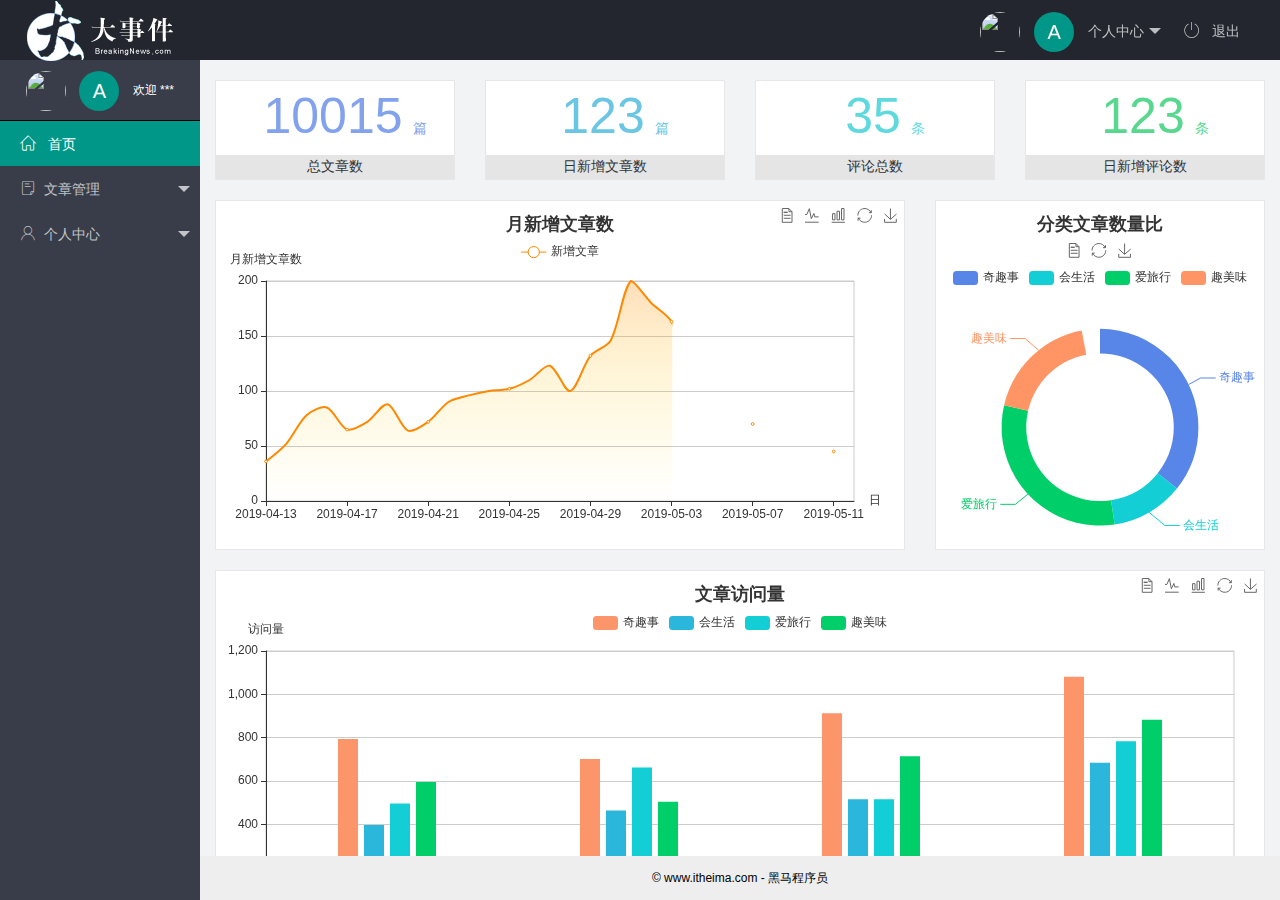
==== commit 84f1223d: "主页功能完成" ====
--- a/index.html
+++ b/index.html
@@ -37,7 +37,9 @@
                     </dl>
                 </li>
                 <li class="layui-nav-item">
-                    <a href="">退出</a>
+                    <a href="javascript:;" id="btnLogout">
+                        <span class="iconfont icon-tuichu"></span> 退出
+                    </a>
                 </li>
             </ul>
         </div>
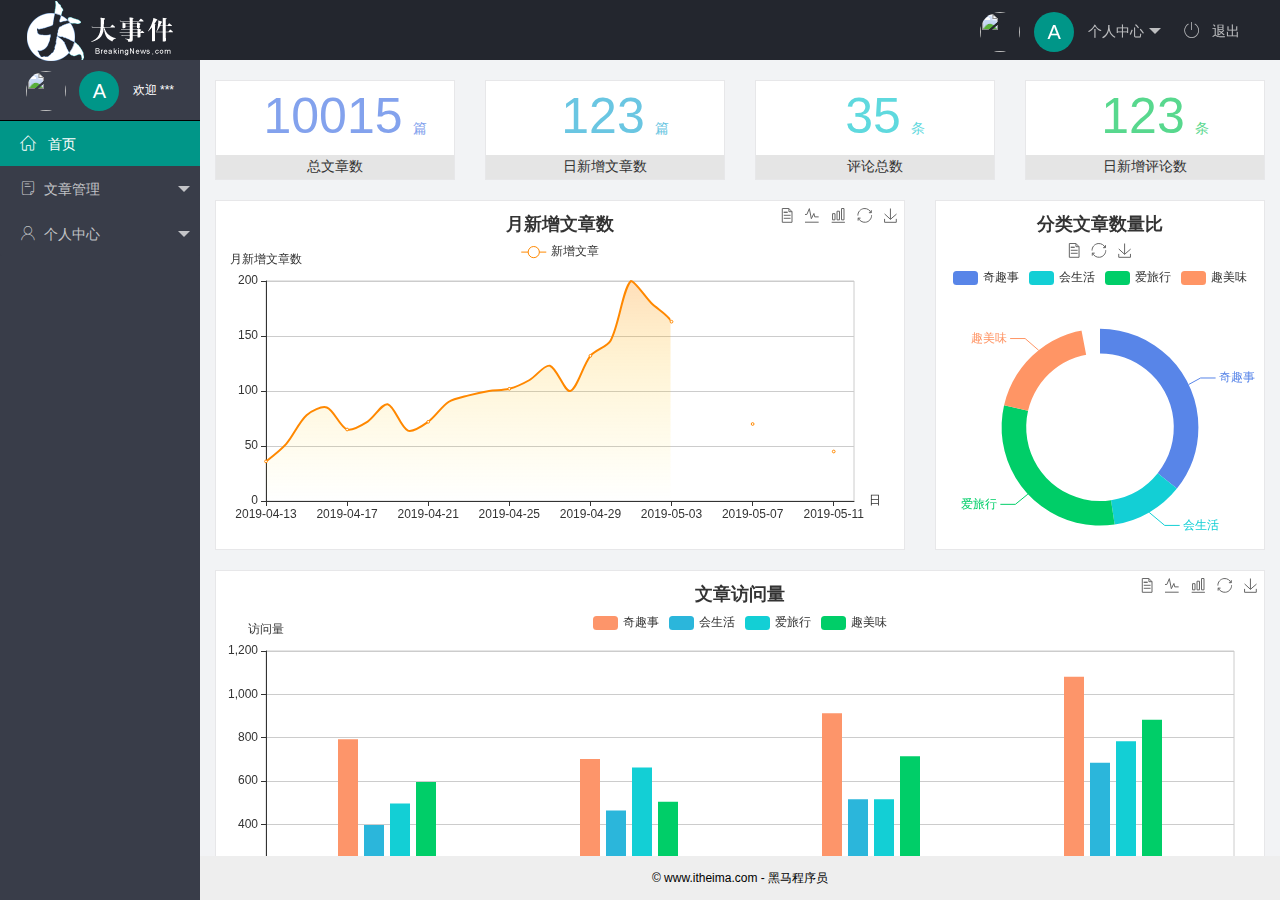
==== commit 4c559fde: "个人中心功能完成" ====
--- a/index.html
+++ b/index.html
@@ -27,12 +27,12 @@
                         <span class="user-avatar">A</span> 个人中心
                     </a>
                     <dl class="layui-nav-child">
-                        <dd><a href="">基本资料</a></dd>
+                        <dd><a href="/user/user_info.html" target="fm">基本资料</a></dd>
                         <dd>
-                            <a href="">更换头像</a>
+                            <a href="/user/user_avatar.html" target="fm">更换头像</a>
                         </dd>
                         <dd>
-                            <a href="">重置密码</a>
+                            <a href="/user/user_pwd.html" target="fm">重置密码</a>
                         </dd>
                     </dl>
                 </li>
@@ -83,15 +83,15 @@
                             <span class="iconfont icon-user"></span>个人中心</a>
                         <dl class="layui-nav-child">
                             <dd>
-                                <a href="javascript:;">
+                                <a href="/user/user_info.html" target="fm">
                                     <i class="layui-icon layui-icon-app"></i> 基本资料</a>
                             </dd>
                             <dd>
-                                <a href="javascript:;">
+                                <a href="/user/user_avatar.html" target="fm">
                                     <i class="layui-icon layui-icon-app"></i> 更换头像</a>
                             </dd>
                             <dd>
-                                <a href="javascript:;">
+                                <a href="/user/user_pwd.html" target="fm">
                                     <i class="layui-icon layui-icon-app"></i> 重置密码</a>
                             </dd>
                         </dl>
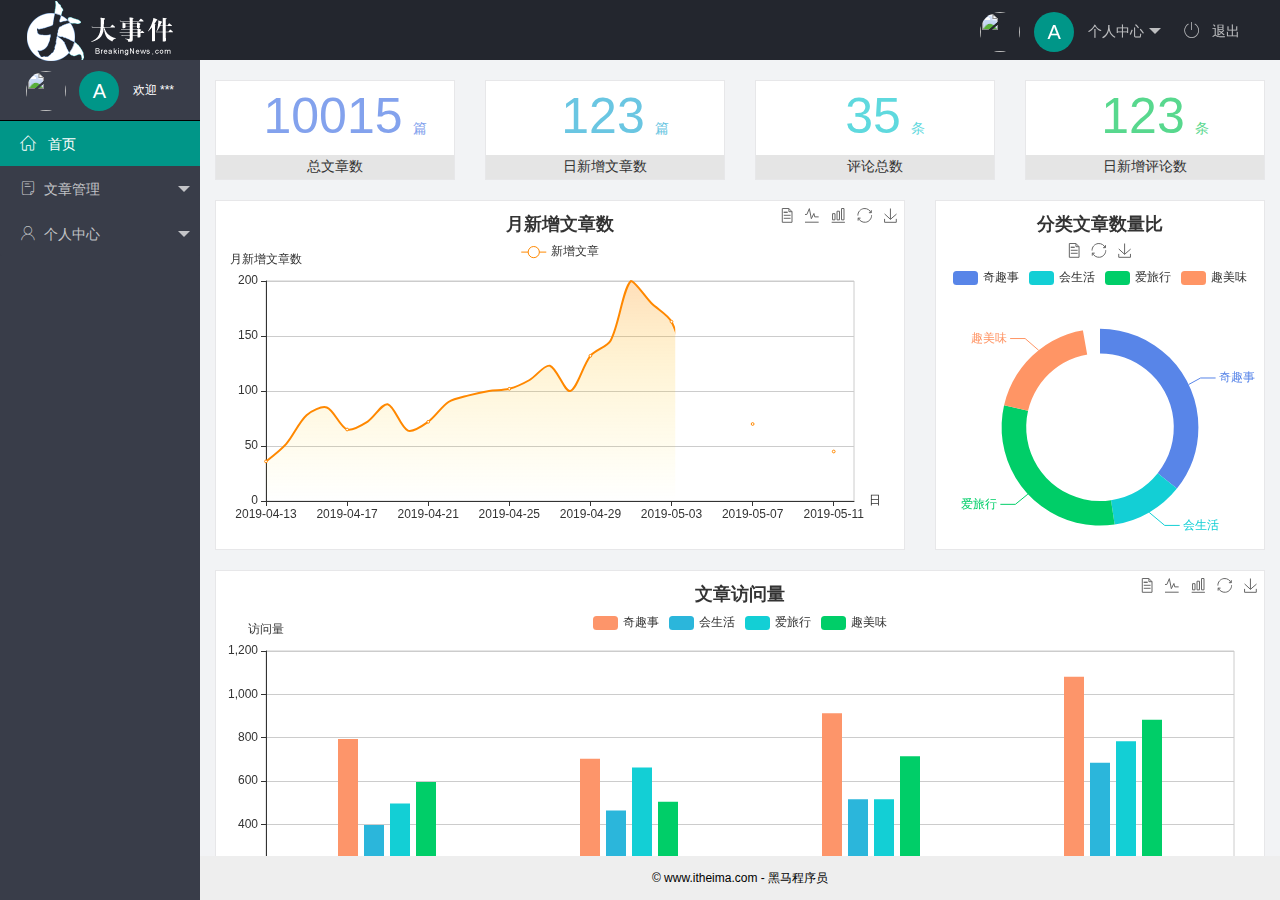
==== commit eda1e977: "文章类别功能完成" ====
--- a/index.html
+++ b/index.html
@@ -65,11 +65,11 @@
                             <span class="iconfont icon-16"></span>文章管理</a>
                         <dl class="layui-nav-child">
                             <dd>
-                                <a href="javascript:;">
+                                <a href="/article/art_cate.html" target="fm">
                                     <i class="layui-icon layui-icon-app"></i> 文章类别</a>
                             </dd>
                             <dd>
-                                <a href="javascript:;">
+                                <a href="/article/art_list.html" target="fm">
                                     <i class="layui-icon layui-icon-app"></i> 文章列表</a>
                             </dd>
                             <dd>
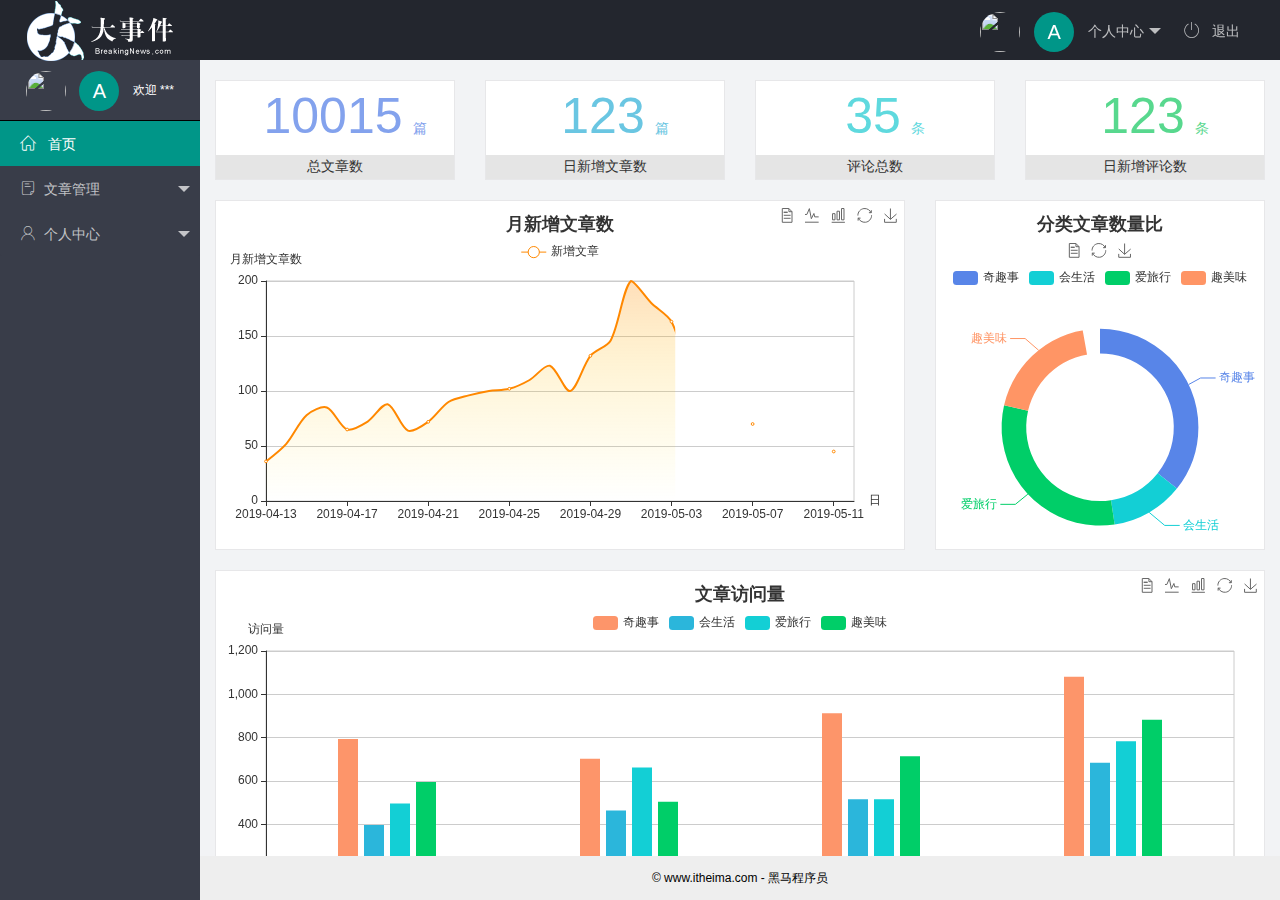
==== commit a458797c: "文章功能完成" ====
--- a/index.html
+++ b/index.html
@@ -69,11 +69,11 @@
                                     <i class="layui-icon layui-icon-app"></i> 文章类别</a>
                             </dd>
                             <dd>
-                                <a href="/article/art_list.html" target="fm">
+                                <a id="art_list" href="/article/art_list.html" target="fm">
                                     <i class="layui-icon layui-icon-app"></i> 文章列表</a>
                             </dd>
                             <dd>
-                                <a href="javascript:;">
+                                <a href="/article/art_pub.html" target="fm">
                                     <i class="layui-icon layui-icon-app"></i> 文章发布</a>
                             </dd>
                         </dl>
